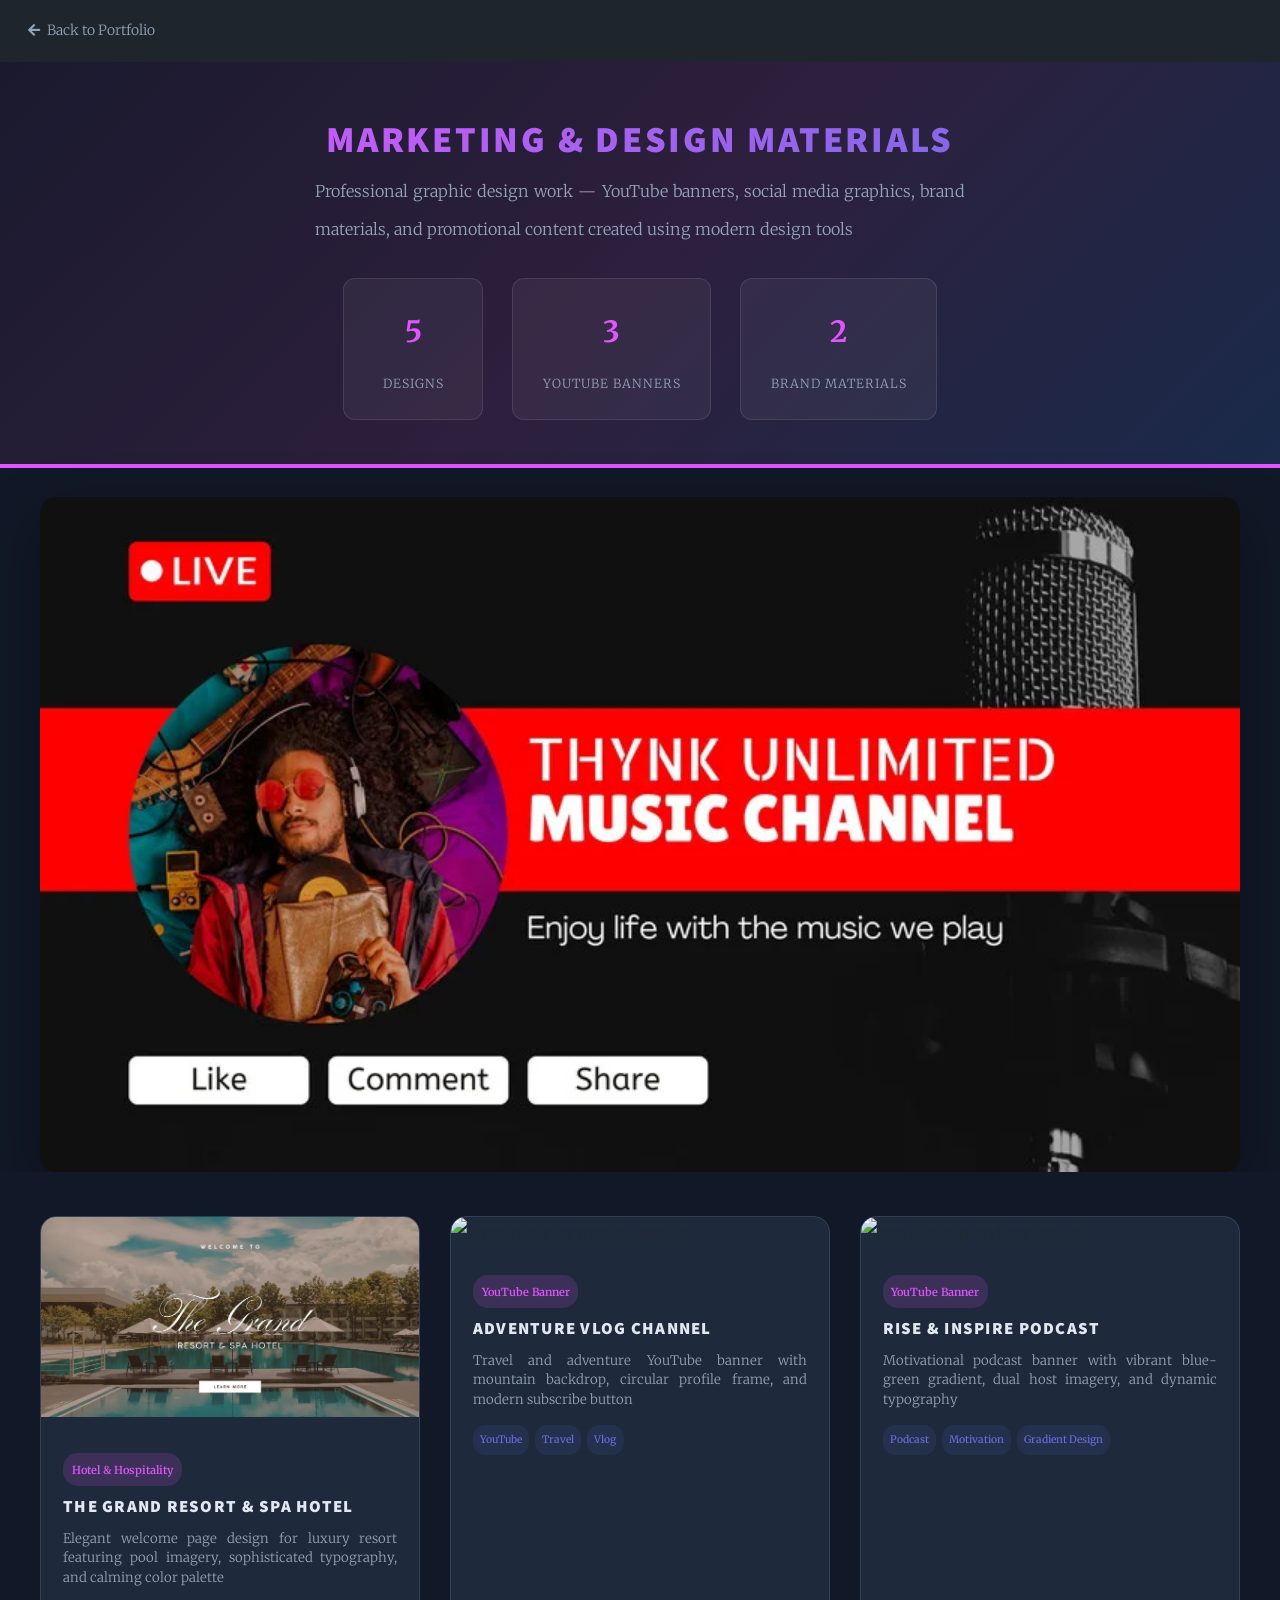
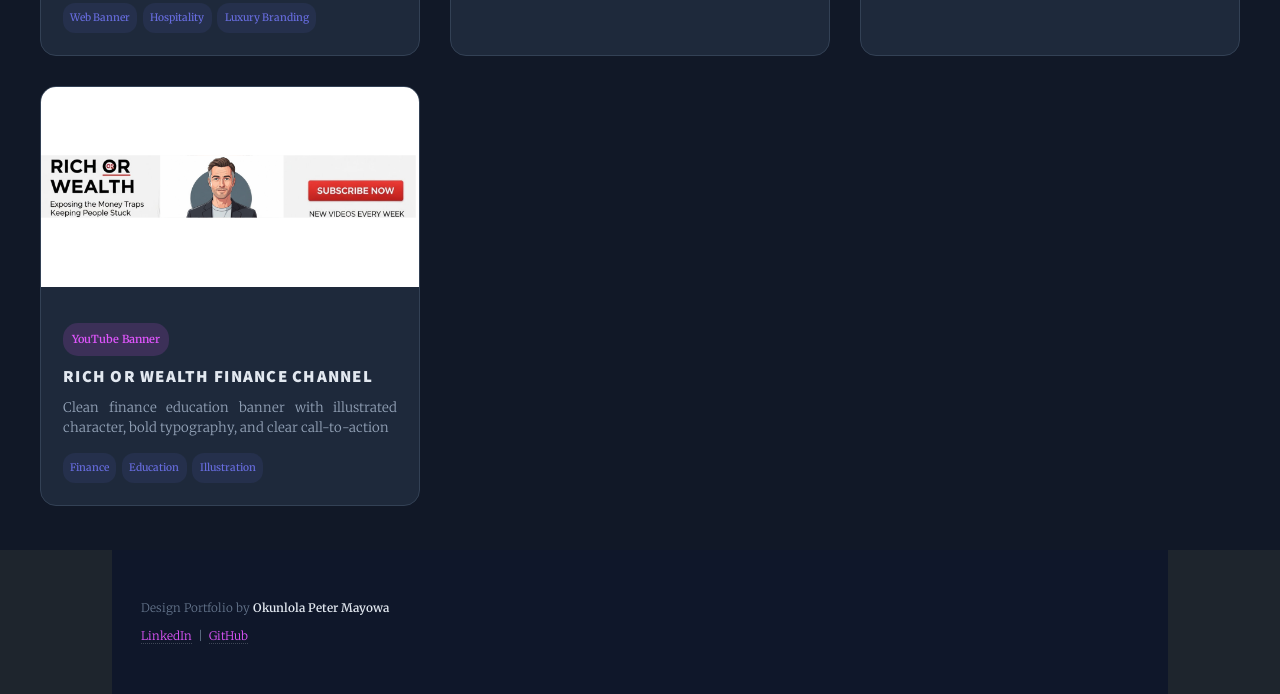
==== marketing.html @ c65b860b "Add Marketing & Design Materials section - New marketing.html page with gallery of designs - YouTube" ====
<!DOCTYPE HTML>
<html>
	<head>
		<title>Marketing Materials - Okunlola Peter Mayowa</title>
		<meta charset="utf-8" />
		<meta name="viewport" content="width=device-width, initial-scale=1, user-scalable=no" />
		<link rel="stylesheet" href="assets/css/main.css" />
		<noscript><link rel="stylesheet" href="assets/css/noscript.css" /></noscript>
		<style>
			/* Marketing Portfolio Styles */
			.marketing-hero {
				background: linear-gradient(135deg, #1a1a2e 0%, #2d1f3d 50%, #1a2a4a 100%);
				padding: 4em 2em 3em;
				text-align: center;
				border-bottom: 4px solid #e056fd;
			}
			.marketing-hero h1 {
				font-size: 2.5em;
				margin-bottom: 0.3em;
				background: linear-gradient(135deg, #e056fd, #686de0);
				-webkit-background-clip: text;
				-webkit-text-fill-color: transparent;
				background-clip: text;
			}
			.marketing-hero p {
				color: #94a3b8;
				font-size: 1.1em;
				max-width: 650px;
				margin: 0 auto;
			}
			.stats-row {
				display: flex;
				justify-content: center;
				gap: 2em;
				margin-top: 2em;
				flex-wrap: wrap;
			}
			.stat-box {
				background: rgba(255,255,255,0.05);
				border: 1px solid rgba(255,255,255,0.1);
				border-radius: 12px;
				padding: 1.2em 2em;
				text-align: center;
				min-width: 140px;
			}
			.stat-box .number {
				font-size: 2em;
				font-weight: 700;
				color: #e056fd;
				display: block;
			}
			.stat-box .label {
				font-size: 0.85em;
				color: #94a3b8;
				text-transform: uppercase;
				letter-spacing: 1px;
			}

			/* Gallery Section */
			.gallery-section {
				background: #111827;
				padding: 3em 2em;
			}
			.gallery-grid {
				max-width: 1200px;
				margin: 0 auto;
				display: grid;
				grid-template-columns: repeat(auto-fit, minmax(350px, 1fr));
				gap: 2em;
			}
			.gallery-card {
				background: #1e293b;
				border-radius: 16px;
				overflow: hidden;
				border: 1px solid #334155;
				transition: transform 0.3s, box-shadow 0.3s;
			}
			.gallery-card:hover {
				transform: translateY(-6px);
				box-shadow: 0 20px 60px rgba(224, 86, 253, 0.15);
			}
			.gallery-card img {
				width: 100%;
				height: 200px;
				object-fit: cover;
				cursor: zoom-in;
				transition: transform 0.3s;
			}
			.gallery-card:hover img {
				transform: scale(1.03);
			}
			.gallery-card .card-content {
				padding: 1.5em;
			}
			.gallery-card h3 {
				color: #e2e8f0;
				font-size: 1.15em;
				margin: 0 0 0.5em;
			}
			.gallery-card .category {
				display: inline-block;
				background: rgba(224, 86, 253, 0.15);
				color: #e056fd;
				padding: 0.3em 0.8em;
				border-radius: 15px;
				font-size: 0.75em;
				font-weight: 600;
				margin-bottom: 0.8em;
			}
			.gallery-card p {
				color: #94a3b8;
				font-size: 0.9em;
				margin: 0;
				line-height: 1.5;
			}

			/* Skills Tags */
			.skills-row {
				display: flex;
				flex-wrap: wrap;
				gap: 0.4em;
				margin-top: 1em;
			}
			.skill-tag {
				background: rgba(104, 109, 224, 0.1);
				color: #686de0;
				padding: 0.3em 0.7em;
				border-radius: 12px;
				font-size: 0.7em;
				font-weight: 500;
			}

			/* Lightbox Modal */
			.lightbox {
				display: none;
				position: fixed;
				top: 0;
				left: 0;
				width: 100%;
				height: 100%;
				background: rgba(0,0,0,0.95);
				z-index: 10000;
				justify-content: center;
				align-items: center;
				padding: 2em;
			}
			.lightbox.active {
				display: flex;
			}
			.lightbox img {
				max-width: 95%;
				max-height: 90vh;
				border-radius: 8px;
				box-shadow: 0 25px 80px rgba(0,0,0,0.5);
			}
			.lightbox-close {
				position: absolute;
				top: 1.5em;
				right: 2em;
				background: rgba(255,255,255,0.1);
				border: none;
				color: #fff;
				font-size: 2em;
				cursor: pointer;
				width: 50px;
				height: 50px;
				border-radius: 50%;
				transition: background 0.3s;
			}
			.lightbox-close:hover {
				background: rgba(255,255,255,0.2);
			}

			/* Back Link */
			.back-link {
				display: inline-flex;
				align-items: center;
				gap: 0.5em;
				color: #94a3b8;
				padding: 1em 2em;
				font-size: 0.95em;
				transition: color 0.3s;
			}
			.back-link:hover {
				color: #e056fd;
			}

			/* Featured Banner */
			.featured-section {
				background: #111827;
				padding: 2em 2em 0;
			}
			.featured-banner {
				max-width: 1200px;
				margin: 0 auto;
				border-radius: 16px;
				overflow: hidden;
				box-shadow: 0 20px 60px rgba(0,0,0,0.3);
			}
			.featured-banner img {
				width: 100%;
				display: block;
				cursor: zoom-in;
			}

			/* Responsive */
			@media (max-width: 768px) {
				.marketing-hero h1 { font-size: 1.8em; }
				.stats-row { gap: 1em; }
				.stat-box { min-width: 120px; padding: 1em; }
				.gallery-grid { grid-template-columns: 1fr; }
				.gallery-card img { height: 180px; }
			}
		</style>
	</head>
	<body class="is-preload">

		<!-- Back Link -->
		<a href="index.html" class="back-link">
			<i class="fas fa-arrow-left"></i> Back to Portfolio
		</a>

		<!-- Hero Section -->
		<div class="marketing-hero">
			<h1>Marketing & Design Materials</h1>
			<p>Professional graphic design work — YouTube banners, social media graphics, brand materials, and promotional content created using modern design tools</p>

			<div class="stats-row">
				<div class="stat-box">
					<span class="number">5</span>
					<span class="label">Designs</span>
				</div>
				<div class="stat-box">
					<span class="number">3</span>
					<span class="label">YouTube Banners</span>
				</div>
				<div class="stat-box">
					<span class="number">2</span>
					<span class="label">Brand Materials</span>
				</div>
			</div>
		</div>

		<!-- Featured Banner -->
		<div class="featured-section">
			<div class="featured-banner">
				<img src="800w-t5oK0FSmod0.webp" alt="Thynk Unlimited Music Channel" onclick="openLightbox(this.src)">
			</div>
		</div>

		<!-- Gallery Section -->
		<div class="gallery-section">
			<div class="gallery-grid">

				<!-- The Grand Resort -->
				<div class="gallery-card">
					<img src="1600w-UoydGRXhdgE.webp" alt="The Grand Resort & Spa Hotel" onclick="openLightbox(this.src)">
					<div class="card-content">
						<span class="category">Hotel & Hospitality</span>
						<h3>The Grand Resort & Spa Hotel</h3>
						<p>Elegant welcome page design for luxury resort featuring pool imagery, sophisticated typography, and calming color palette</p>
						<div class="skills-row">
							<span class="skill-tag">Web Banner</span>
							<span class="skill-tag">Hospitality</span>
							<span class="skill-tag">Luxury Branding</span>
						</div>
					</div>
				</div>

				<!-- Adventure Vlog -->
				<div class="gallery-card">
					<img src="Blue and White Modern Adventure YouTube Banner.png" alt="Adventure Vlog YouTube Banner" onclick="openLightbox(this.src)">
					<div class="card-content">
						<span class="category">YouTube Banner</span>
						<h3>Adventure Vlog Channel</h3>
						<p>Travel and adventure YouTube banner with mountain backdrop, circular profile frame, and modern subscribe button</p>
						<div class="skills-row">
							<span class="skill-tag">YouTube</span>
							<span class="skill-tag">Travel</span>
							<span class="skill-tag">Vlog</span>
						</div>
					</div>
				</div>

				<!-- Rise & Inspire Podcast -->
				<div class="gallery-card">
					<img src="Green and Blue Modern Podcast YouTube Banner Cover.png" alt="Rise & Inspire Podcast Banner" onclick="openLightbox(this.src)">
					<div class="card-content">
						<span class="category">YouTube Banner</span>
						<h3>Rise & Inspire Podcast</h3>
						<p>Motivational podcast banner with vibrant blue-green gradient, dual host imagery, and dynamic typography</p>
						<div class="skills-row">
							<span class="skill-tag">Podcast</span>
							<span class="skill-tag">Motivation</span>
							<span class="skill-tag">Gradient Design</span>
						</div>
					</div>
				</div>

				<!-- Rich or Wealth -->
				<div class="gallery-card">
					<img src="Untitled design.png" alt="Rich or Wealth YouTube Banner" onclick="openLightbox(this.src)">
					<div class="card-content">
						<span class="category">YouTube Banner</span>
						<h3>Rich or Wealth Finance Channel</h3>
						<p>Clean finance education banner with illustrated character, bold typography, and clear call-to-action</p>
						<div class="skills-row">
							<span class="skill-tag">Finance</span>
							<span class="skill-tag">Education</span>
							<span class="skill-tag">Illustration</span>
						</div>
					</div>
				</div>

			</div>
		</div>

		<!-- Lightbox Modal -->
		<div class="lightbox" id="lightbox">
			<button class="lightbox-close" onclick="closeLightbox()">&times;</button>
			<img src="" alt="Full size design" id="lightbox-img">
		</div>

		<!-- Footer -->
		<footer id="footer" style="background: #0f172a; padding: 3em 2em; text-align: center;">
			<p style="color: #64748b; margin: 0;">
				Design Portfolio by <strong style="color: #e2e8f0;">Okunlola Peter Mayowa</strong><br>
				<a href="https://www.linkedin.com/in/okunlola-peter-725454133/" style="color: #e056fd;">LinkedIn</a> &nbsp;|&nbsp;
				<a href="https://github.com/Petertimi" style="color: #e056fd;">GitHub</a>
			</p>
		</footer>

		<!-- Scripts -->
		<script src="assets/js/jquery.min.js"></script>
		<script src="assets/js/browser.min.js"></script>
		<script src="assets/js/breakpoints.min.js"></script>
		<script src="assets/js/util.js"></script>
		<script>
			// Lightbox Functions
			function openLightbox(src) {
				document.getElementById('lightbox-img').src = src;
				document.getElementById('lightbox').classList.add('active');
				document.body.style.overflow = 'hidden';
			}

			function closeLightbox() {
				document.getElementById('lightbox').classList.remove('active');
				document.body.style.overflow = '';
			}

			// Close lightbox on escape key
			document.addEventListener('keydown', function(e) {
				if (e.key === 'Escape') closeLightbox();
			});

			// Close lightbox on background click
			document.getElementById('lightbox').addEventListener('click', function(e) {
				if (e.target === this) closeLightbox();
			});
		</script>

	</body>
</html>
---- assets/css/main.css ----
@import url(fontawesome-all.min.css);
@import url("https://fonts.googleapis.com/css?family=Merriweather:300,700,300italic,700italic|Source+Sans+Pro:900");

/*
	Massively by HTML5 UP
	html5up.net | @ajlkn
	Free for personal and commercial use under the CCA 3.0 license (html5up.net/license)
*/

html, body, div, span, applet, object,
iframe, h1, h2, h3, h4, h5, h6, p, blockquote,
pre, a, abbr, acronym, address, big, cite,
code, del, dfn, em, img, ins, kbd, q, s, samp,
small, strike, strong, sub, sup, tt, var, b,
u, i, center, dl, dt, dd, ol, ul, li, fieldset,
form, label, legend, table, caption, tbody,
tfoot, thead, tr, th, td, article, aside,
canvas, details, embed, figure, figcaption,
footer, header, hgroup, menu, nav, output, ruby,
section, summary, time, mark, audio, video {
	margin: 0;
	padding: 0;
	border: 0;
	font-size: 100%;
	font: inherit;
	vertical-align: baseline;}

article, aside, details, figcaption, figure,
footer, header, hgroup, menu, nav, section {
	display: block;}

body {
	line-height: 1;
}

ol, ul {
	list-style: none;
}

blockquote, q {
	quotes: none;
}

	blockquote:before, blockquote:after, q:before, q:after {
		content: '';
		content: none;
	}

table {
	border-collapse: collapse;
	border-spacing: 0;
}

body {
	-webkit-text-size-adjust: none;
}

mark {
	background-color: transparent;
	color: inherit;
}

input::-moz-focus-inner {
	border: 0;
	padding: 0;
}

input, select, textarea {
	-moz-appearance: none;
	-webkit-appearance: none;
	-ms-appearance: none;
	appearance: none;
}

/* Basic */

	@-ms-viewport {
		width: device-width;
	}

	body {
		-ms-overflow-style: scrollbar;
	}

	@media screen and (max-width: 480px) {

		html, body {
			min-width: 320px;
		}

	}

	html {
		box-sizing: border-box;
	}

	*, *:before, *:after {
		box-sizing: inherit;
	}

	body {
		background-color: #1e252d;
	}

		body.is-preload *, body.is-preload *:before, body.is-preload *:after {
			-moz-animation: none !important;
			-webkit-animation: none !important;
			-ms-animation: none !important;
			animation: none !important;
			-moz-transition: none !important;
			-webkit-transition: none !important;
			-ms-transition: none !important;
			transition: none !important;
		}

/* Type */

	html {
		font-size: 16pt;
	}

		@media screen and (max-width: 1680px) {

			html {
				font-size: 12pt;
			}

		}

		@media screen and (max-width: 1280px) {

			html {
				font-size: 11pt;
			}

		}

		@media screen and (max-width: 360px) {

			html {
				font-size: 10pt;
			}

		}

	body {
		color: #212931;
	}

	body, input, select, textarea {
		font-family: "Merriweather", Georgia, serif;
		font-weight: 300;
		font-size: 1rem;
		line-height: 2.375;
	}

	a {
		-moz-transition: color 0.2s ease-in-out, background-color 0.2s ease-in-out, border-color 0.2s ease-in-out, box-shadow 0.2s ease-in-out;
		-webkit-transition: color 0.2s ease-in-out, background-color 0.2s ease-in-out, border-color 0.2s ease-in-out, box-shadow 0.2s ease-in-out;
		-ms-transition: color 0.2s ease-in-out, background-color 0.2s ease-in-out, border-color 0.2s ease-in-out, box-shadow 0.2s ease-in-out;
		transition: color 0.2s ease-in-out, background-color 0.2s ease-in-out, border-color 0.2s ease-in-out, box-shadow 0.2s ease-in-out;
		border-bottom: dotted 1px;
		text-decoration: none;
	}

		a:hover {
			border-bottom-color: transparent;
		}

	strong, b {
		font-weight: 600;
	}

	em, i {
		font-style: italic;
	}

	p {
		text-align: justify;
		margin: 0 0 2rem 0;
	}

	h1, h2, h3, h4, h5, h6 {
		font-family: "Source Sans Pro", Helvetica, sans-serif;
		font-weight: 900;
		line-height: 1.5;
		letter-spacing: 0.075em;
		text-transform: uppercase;
		margin: 0 0 1rem 0;
	}

		h1 a, h2 a, h3 a, h4 a, h5 a, h6 a {
			border-bottom: 0;
			color: inherit;
			text-decoration: none;
		}

	h1 {
		font-size: 4rem;
		line-height: 1.1;
		margin: 0 0 2rem 0;
	}

	h2 {
		font-size: 1.75rem;
		line-height: 1.3;
		margin: 0 0 1.5rem 0;
	}

	h3 {
		font-size: 1.25rem;
		margin: 0 0 1.5rem 0;
	}

	h4 {
		font-size: 1rem;
	}

	h5 {
		font-size: 0.9rem;
	}

	h6 {
		font-size: 0.8rem;
	}

	sub {
		font-size: 0.8rem;
		position: relative;
		top: 0.5rem;
	}

	sup {
		font-size: 0.8rem;
		position: relative;
		top: -0.5rem;
	}

	blockquote {
		border-left: solid 4px;
		font-style: italic;
		margin: 0 0 2rem 0;
		padding: 0.5rem 0 0.5rem 2rem;
	}

	code {
		border: solid 2px;
		font-family: "Courier New", monospace;
		font-size: 0.9rem;
		margin: 0 0.25rem;
		padding: 0.25rem 0.65rem;
	}

	pre {
		-webkit-overflow-scrolling: touch;
		font-family: "Courier New", monospace;
		font-size: 0.9rem;
		margin: 0 0 2rem 0;
	}

		pre code {
			display: block;
			line-height: 1.75;
			padding: 1rem 1.5rem;
			overflow-x: auto;
		}

	hr {
		border: 0;
		border-bottom: solid 2px;
		margin: 3rem 0;
	}

		hr.major {
			margin: 5rem 0;
		}

	.align-left {
		text-align: left;
	}

	.align-center {
		text-align: center;
	}

	.align-right {
		text-align: right;
	}

	input, select, textarea {
		color: #212931;
	}

	a {
		color: #212931;
		border-bottom-color: rgba(33, 41, 49, 0.5);
	}

		a:hover {
			border-bottom-color: transparent;
			color: #18bfef !important;
		}

	strong, b {
		color: #212931;
	}

	h1, h2, h3, h4, h5, h6 {
		color: #212931;
	}

	blockquote {
		border-left-color: #eeeeee;
	}

	code {
		background: rgba(220, 220, 220, 0.25);
		border-color: #eeeeee;
	}

	hr {
		border-bottom-color: #eeeeee;
	}

/* Row */

	.row {
		display: flex;
		flex-wrap: wrap;
		box-sizing: border-box;
		align-items: stretch;
	}

		.row > * {
			box-sizing: border-box;
		}

		.row.gtr-uniform > * > :last-child {
			margin-bottom: 0;
		}

		.row.aln-left {
			justify-content: flex-start;
		}

		.row.aln-center {
			justify-content: center;
		}

		.row.aln-right {
			justify-content: flex-end;
		}

		.row.aln-top {
			align-items: flex-start;
		}

		.row.aln-middle {
			align-items: center;
		}

		.row.aln-bottom {
			align-items: flex-end;
		}

		.row > .imp {
			order: -1;
		}

		.row > .col-1 {
			width: 8.33333%;
		}

		.row > .off-1 {
			margin-left: 8.33333%;
		}

		.row > .col-2 {
			width: 16.66667%;
		}

		.row > .off-2 {
			margin-left: 16.66667%;
		}

		.row > .col-3 {
			width: 25%;
		}

		.row > .off-3 {
			margin-left: 25%;
		}

		.row > .col-4 {
			width: 33.33333%;
		}

		.row > .off-4 {
			margin-left: 33.33333%;
		}

		.row > .col-5 {
			width: 41.66667%;
		}

		.row > .off-5 {
			margin-left: 41.66667%;
		}

		.row > .col-6 {
			width: 50%;
		}

		.row > .off-6 {
			margin-left: 50%;
		}

		.row > .col-7 {
			width: 58.33333%;
		}

		.row > .off-7 {
			margin-left: 58.33333%;
		}

		.row > .col-8 {
			width: 66.66667%;
		}

		.row > .off-8 {
			margin-left: 66.66667%;
		}

		.row > .col-9 {
			width: 75%;
		}

		.row > .off-9 {
			margin-left: 75%;
		}

		.row > .col-10 {
			width: 83.33333%;
		}

		.row > .off-10 {
			margin-left: 83.33333%;
		}

		.row > .col-11 {
			width: 91.66667%;
		}

		.row > .off-11 {
			margin-left: 91.66667%;
		}

		.row > .col-12 {
			width: 100%;
		}

		.row > .off-12 {
			margin-left: 100%;
		}

		.row.gtr-0 {
			margin-top: 0;
			margin-left: 0rem;
		}

			.row.gtr-0 > * {
				padding: 0 0 0 0rem;
			}

			.row.gtr-0.gtr-uniform {
				margin-top: 0rem;
			}

				.row.gtr-0.gtr-uniform > * {
					padding-top: 0rem;
				}

		.row.gtr-25 {
			margin-top: 0;
			margin-left: -0.375rem;
		}

			.row.gtr-25 > * {
				padding: 0 0 0 0.375rem;
			}

			.row.gtr-25.gtr-uniform {
				margin-top: -0.375rem;
			}

				.row.gtr-25.gtr-uniform > * {
					padding-top: 0.375rem;
				}

		.row.gtr-50 {
			margin-top: 0;
			margin-left: -0.75rem;
		}

			.row.gtr-50 > * {
				padding: 0 0 0 0.75rem;
			}

			.row.gtr-50.gtr-uniform {
				margin-top: -0.75rem;
			}

				.row.gtr-50.gtr-uniform > * {
					padding-top: 0.75rem;
				}

		.row {
			margin-top: 0;
			margin-left: -1.5rem;
		}

			.row > * {
				padding: 0 0 0 1.5rem;
			}

			.row.gtr-uniform {
				margin-top: -1.5rem;
			}

				.row.gtr-uniform > * {
					padding-top: 1.5rem;
				}

		.row.gtr-150 {
			margin-top: 0;
			margin-left: -2.25rem;
		}

			.row.gtr-150 > * {
				padding: 0 0 0 2.25rem;
			}

			.row.gtr-150.gtr-uniform {
				margin-top: -2.25rem;
			}

				.row.gtr-150.gtr-uniform > * {
					padding-top: 2.25rem;
				}

		.row.gtr-200 {
			margin-top: 0;
			margin-left: -3rem;
		}

			.row.gtr-200 > * {
				padding: 0 0 0 3rem;
			}

			.row.gtr-200.gtr-uniform {
				margin-top: -3rem;
			}

				.row.gtr-200.gtr-uniform > * {
					padding-top: 3rem;
				}

		@media screen and (max-width: 1680px) {

			.row {
				display: flex;
				flex-wrap: wrap;
				box-sizing: border-box;
				align-items: stretch;
			}

				.row > * {
					box-sizing: border-box;
				}

				.row.gtr-uniform > * > :last-child {
					margin-bottom: 0;
				}

				.row.aln-left {
					justify-content: flex-start;
				}

				.row.aln-center {
					justify-content: center;
				}

				.row.aln-right {
					justify-content: flex-end;
				}

				.row.aln-top {
					align-items: flex-start;
				}

				.row.aln-middle {
					align-items: center;
				}

				.row.aln-bottom {
					align-items: flex-end;
				}

				.row > .imp-xlarge {
					order: -1;
				}

				.row > .col-1-xlarge {
					width: 8.33333%;
				}

				.row > .off-1-xlarge {
					margin-left: 8.33333%;
				}

				.row > .col-2-xlarge {
					width: 16.66667%;
				}

				.row > .off-2-xlarge {
					margin-left: 16.66667%;
				}

				.row > .col-3-xlarge {
					width: 25%;
				}

				.row > .off-3-xlarge {
					margin-left: 25%;
				}

				.row > .col-4-xlarge {
					width: 33.33333%;
				}

				.row > .off-4-xlarge {
					margin-left: 33.33333%;
				}

				.row > .col-5-xlarge {
					width: 41.66667%;
				}

				.row > .off-5-xlarge {
					margin-left: 41.66667%;
				}

				.row > .col-6-xlarge {
					width: 50%;
				}

				.row > .off-6-xlarge {
					margin-left: 50%;
				}

				.row > .col-7-xlarge {
					width: 58.33333%;
				}

				.row > .off-7-xlarge {
					margin-left: 58.33333%;
				}

				.row > .col-8-xlarge {
					width: 66.66667%;
				}

				.row > .off-8-xlarge {
					margin-left: 66.66667%;
				}

				.row > .col-9-xlarge {
					width: 75%;
				}

				.row > .off-9-xlarge {
					margin-left: 75%;
				}

				.row > .col-10-xlarge {
					width: 83.33333%;
				}

				.row > .off-10-xlarge {
					margin-left: 83.33333%;
				}

				.row > .col-11-xlarge {
					width: 91.66667%;
				}

				.row > .off-11-xlarge {
					margin-left: 91.66667%;
				}

				.row > .col-12-xlarge {
					width: 100%;
				}

				.row > .off-12-xlarge {
					margin-left: 100%;
				}

				.row.gtr-0 {
					margin-top: 0;
					margin-left: 0rem;
				}

					.row.gtr-0 > * {
						padding: 0 0 0 0rem;
					}

					.row.gtr-0.gtr-uniform {
						margin-top: 0rem;
					}

						.row.gtr-0.gtr-uniform > * {
							padding-top: 0rem;
						}

				.row.gtr-25 {
					margin-top: 0;
					margin-left: -0.375rem;
				}

					.row.gtr-25 > * {
						padding: 0 0 0 0.375rem;
					}

					.row.gtr-25.gtr-uniform {
						margin-top: -0.375rem;
					}

						.row.gtr-25.gtr-uniform > * {
							padding-top: 0.375rem;
						}

				.row.gtr-50 {
					margin-top: 0;
					margin-left: -0.75rem;
				}

					.row.gtr-50 > * {
						padding: 0 0 0 0.75rem;
					}

					.row.gtr-50.gtr-uniform {
						margin-top: -0.75rem;
					}

						.row.gtr-50.gtr-uniform > * {
							padding-top: 0.75rem;
						}

				.row {
					margin-top: 0;
					margin-left: -1.5rem;
				}

					.row > * {
						padding: 0 0 0 1.5rem;
					}

					.row.gtr-uniform {
						margin-top: -1.5rem;
					}

						.row.gtr-uniform > * {
							padding-top: 1.5rem;
						}

				.row.gtr-150 {
					margin-top: 0;
					margin-left: -2.25rem;
				}

					.row.gtr-150 > * {
						padding: 0 0 0 2.25rem;
					}

					.row.gtr-150.gtr-uniform {
						margin-top: -2.25rem;
					}

						.row.gtr-150.gtr-uniform > * {
							padding-top: 2.25rem;
						}

				.row.gtr-200 {
					margin-top: 0;
					margin-left: -3rem;
				}

					.row.gtr-200 > * {
						padding: 0 0 0 3rem;
					}

					.row.gtr-200.gtr-uniform {
						margin-top: -3rem;
					}

						.row.gtr-200.gtr-uniform > * {
							padding-top: 3rem;
						}

		}

		@media screen and (max-width: 1280px) {

			.row {
				display: flex;
				flex-wrap: wrap;
				box-sizing: border-box;
				align-items: stretch;
			}

				.row > * {
					box-sizing: border-box;
				}

				.row.gtr-uniform > * > :last-child {
					margin-bottom: 0;
				}

				.row.aln-left {
					justify-content: flex-start;
				}

				.row.aln-center {
					justify-content: center;
				}

				.row.aln-right {
					justify-content: flex-end;
				}

				.row.aln-top {
					align-items: flex-start;
				}

				.row.aln-middle {
					align-items: center;
				}

				.row.aln-bottom {
					align-items: flex-end;
				}

				.row > .imp-large {
					order: -1;
				}

				.row > .col-1-large {
					width: 8.33333%;
				}

				.row > .off-1-large {
					margin-left: 8.33333%;
				}

				.row > .col-2-large {
					width: 16.66667%;
				}

				.row > .off-2-large {
					margin-left: 16.66667%;
				}

				.row > .col-3-large {
					width: 25%;
				}

				.row > .off-3-large {
					margin-left: 25%;
				}

				.row > .col-4-large {
					width: 33.33333%;
				}

				.row > .off-4-large {
					margin-left: 33.33333%;
				}

				.row > .col-5-large {
					width: 41.66667%;
				}

				.row > .off-5-large {
					margin-left: 41.66667%;
				}

				.row > .col-6-large {
					width: 50%;
				}

				.row > .off-6-large {
					margin-left: 50%;
				}

				.row > .col-7-large {
					width: 58.33333%;
				}

				.row > .off-7-large {
					margin-left: 58.33333%;
				}

				.row > .col-8-large {
					width: 66.66667%;
				}

				.row > .off-8-large {
					margin-left: 66.66667%;
				}

				.row > .col-9-large {
					width: 75%;
				}

				.row > .off-9-large {
					margin-left: 75%;
				}

				.row > .col-10-large {
					width: 83.33333%;
				}

				.row > .off-10-large {
					margin-left: 83.33333%;
				}

				.row > .col-11-large {
					width: 91.66667%;
				}

				.row > .off-11-large {
					margin-left: 91.66667%;
				}

				.row > .col-12-large {
					width: 100%;
				}

				.row > .off-12-large {
					margin-left: 100%;
				}

				.row.gtr-0 {
					margin-top: 0;
					margin-left: 0rem;
				}

					.row.gtr-0 > * {
						padding: 0 0 0 0rem;
					}

					.row.gtr-0.gtr-uniform {
						margin-top: 0rem;
					}

						.row.gtr-0.gtr-uniform > * {
							padding-top: 0rem;
						}

				.row.gtr-25 {
					margin-top: 0;
					margin-left: -0.375rem;
				}

					.row.gtr-25 > * {
						padding: 0 0 0 0.375rem;
					}

					.row.gtr-25.gtr-uniform {
						margin-top: -0.375rem;
					}

						.row.gtr-25.gtr-uniform > * {
							padding-top: 0.375rem;
						}

				.row.gtr-50 {
					margin-top: 0;
					margin-left: -0.75rem;
				}

					.row.gtr-50 > * {
						padding: 0 0 0 0.75rem;
					}

					.row.gtr-50.gtr-uniform {
						margin-top: -0.75rem;
					}

						.row.gtr-50.gtr-uniform > * {
							padding-top: 0.75rem;
						}

				.row {
					margin-top: 0;
					margin-left: -1.5rem;
				}

					.row > * {
						padding: 0 0 0 1.5rem;
					}

					.row.gtr-uniform {
						margin-top: -1.5rem;
					}

						.row.gtr-uniform > * {
							padding-top: 1.5rem;
						}

				.row.gtr-150 {
					margin-top: 0;
					margin-left: -2.25rem;
				}

					.row.gtr-150 > * {
						padding: 0 0 0 2.25rem;
					}

					.row.gtr-150.gtr-uniform {
						margin-top: -2.25rem;
					}

						.row.gtr-150.gtr-uniform > * {
							padding-top: 2.25rem;
						}

				.row.gtr-200 {
					margin-top: 0;
					margin-left: -3rem;
				}

					.row.gtr-200 > * {
						padding: 0 0 0 3rem;
					}

					.row.gtr-200.gtr-uniform {
						margin-top: -3rem;
					}

						.row.gtr-200.gtr-uniform > * {
							padding-top: 3rem;
						}

		}

		@media screen and (max-width: 980px) {

			.row {
				display: flex;
				flex-wrap: wrap;
				box-sizing: border-box;
				align-items: stretch;
			}

				.row > * {
					box-sizing: border-box;
				}

				.row.gtr-uniform > * > :last-child {
					margin-bottom: 0;
				}

				.row.aln-left {
					justify-content: flex-start;
				}

				.row.aln-center {
					justify-content: center;
				}

				.row.aln-right {
					justify-content: flex-end;
				}

				.row.aln-top {
					align-items: flex-start;
				}

				.row.aln-middle {
					align-items: center;
				}

				.row.aln-bottom {
					align-items: flex-end;
				}

				.row > .imp-medium {
					order: -1;
				}

				.row > .col-1-medium {
					width: 8.33333%;
				}

				.row > .off-1-medium {
					margin-left: 8.33333%;
				}

				.row > .col-2-medium {
					width: 16.66667%;
				}

				.row > .off-2-medium {
					margin-left: 16.66667%;
				}

				.row > .col-3-medium {
					width: 25%;
				}

				.row > .off-3-medium {
					margin-left: 25%;
				}

				.row > .col-4-medium {
					width: 33.33333%;
				}

				.row > .off-4-medium {
					margin-left: 33.33333%;
				}

				.row > .col-5-medium {
					width: 41.66667%;
				}

				.row > .off-5-medium {
					margin-left: 41.66667%;
				}

				.row > .col-6-medium {
					width: 50%;
				}

				.row > .off-6-medium {
					margin-left: 50%;
				}

				.row > .col-7-medium {
					width: 58.33333%;
				}

				.row > .off-7-medium {
					margin-left: 58.33333%;
				}

				.row > .col-8-medium {
					width: 66.66667%;
				}

				.row > .off-8-medium {
					margin-left: 66.66667%;
				}

				.row > .col-9-medium {
					width: 75%;
				}

				.row > .off-9-medium {
					margin-left: 75%;
				}

				.row > .col-10-medium {
					width: 83.33333%;
				}

				.row > .off-10-medium {
					margin-left: 83.33333%;
				}

				.row > .col-11-medium {
					width: 91.66667%;
				}

				.row > .off-11-medium {
					margin-left: 91.66667%;
				}

				.row > .col-12-medium {
					width: 100%;
				}

				.row > .off-12-medium {
					margin-left: 100%;
				}

				.row.gtr-0 {
					margin-top: 0;
					margin-left: 0rem;
				}

					.row.gtr-0 > * {
						padding: 0 0 0 0rem;
					}

					.row.gtr-0.gtr-uniform {
						margin-top: 0rem;
					}

						.row.gtr-0.gtr-uniform > * {
							padding-top: 0rem;
						}

				.row.gtr-25 {
					margin-top: 0;
					margin-left: -0.375rem;
				}

					.row.gtr-25 > * {
						padding: 0 0 0 0.375rem;
					}

					.row.gtr-25.gtr-uniform {
						margin-top: -0.375rem;
					}

						.row.gtr-25.gtr-uniform > * {
							padding-top: 0.375rem;
						}

				.row.gtr-50 {
					margin-top: 0;
					margin-left: -0.75rem;
				}

					.row.gtr-50 > * {
						padding: 0 0 0 0.75rem;
					}

					.row.gtr-50.gtr-uniform {
						margin-top: -0.75rem;
					}

						.row.gtr-50.gtr-uniform > * {
							padding-top: 0.75rem;
						}

				.row {
					margin-top: 0;
					margin-left: -1.5rem;
				}

					.row > * {
						padding: 0 0 0 1.5rem;
					}

					.row.gtr-uniform {
						margin-top: -1.5rem;
					}

						.row.gtr-uniform > * {
							padding-top: 1.5rem;
						}

				.row.gtr-150 {
					margin-top: 0;
					margin-left: -2.25rem;
				}

					.row.gtr-150 > * {
						padding: 0 0 0 2.25rem;
					}

					.row.gtr-150.gtr-uniform {
						margin-top: -2.25rem;
					}

						.row.gtr-150.gtr-uniform > * {
							padding-top: 2.25rem;
						}

				.row.gtr-200 {
					margin-top: 0;
					margin-left: -3rem;
				}

					.row.gtr-200 > * {
						padding: 0 0 0 3rem;
					}

					.row.gtr-200.gtr-uniform {
						margin-top: -3rem;
					}

						.row.gtr-200.gtr-uniform > * {
							padding-top: 3rem;
						}

		}

		@media screen and (max-width: 736px) {

			.row {
				display: flex;
				flex-wrap: wrap;
				box-sizing: border-box;
				align-items: stretch;
			}

				.row > * {
					box-sizing: border-box;
				}

				.row.gtr-uniform > * > :last-child {
					margin-bottom: 0;
				}

				.row.aln-left {
					justify-content: flex-start;
				}

				.row.aln-center {
					justify-content: center;
				}

				.row.aln-right {
					justify-content: flex-end;
				}

				.row.aln-top {
					align-items: flex-start;
				}

				.row.aln-middle {
					align-items: center;
				}

				.row.aln-bottom {
					align-items: flex-end;
				}

				.row > .imp-small {
					order: -1;
				}

				.row > .col-1-small {
					width: 8.33333%;
				}

				.row > .off-1-small {
					margin-left: 8.33333%;
				}

				.row > .col-2-small {
					width: 16.66667%;
				}

				.row > .off-2-small {
					margin-left: 16.66667%;
				}

				.row > .col-3-small {
					width: 25%;
				}

				.row > .off-3-small {
					margin-left: 25%;
				}

				.row > .col-4-small {
					width: 33.33333%;
				}

				.row > .off-4-small {
					margin-left: 33.33333%;
				}

				.row > .col-5-small {
					width: 41.66667%;
				}

				.row > .off-5-small {
					margin-left: 41.66667%;
				}

				.row > .col-6-small {
					width: 50%;
				}

				.row > .off-6-small {
					margin-left: 50%;
				}

				.row > .col-7-small {
					width: 58.33333%;
				}

				.row > .off-7-small {
					margin-left: 58.33333%;
				}

				.row > .col-8-small {
					width: 66.66667%;
				}

				.row > .off-8-small {
					margin-left: 66.66667%;
				}

				.row > .col-9-small {
					width: 75%;
				}

				.row > .off-9-small {
					margin-left: 75%;
				}

				.row > .col-10-small {
					width: 83.33333%;
				}

				.row > .off-10-small {
					margin-left: 83.33333%;
				}

				.row > .col-11-small {
					width: 91.66667%;
				}

				.row > .off-11-small {
					margin-left: 91.66667%;
				}

				.row > .col-12-small {
					width: 100%;
				}

				.row > .off-12-small {
					margin-left: 100%;
				}

				.row.gtr-0 {
					margin-top: 0;
					margin-left: 0rem;
				}

					.row.gtr-0 > * {
						padding: 0 0 0 0rem;
					}

					.row.gtr-0.gtr-uniform {
						margin-top: 0rem;
					}

						.row.gtr-0.gtr-uniform > * {
							padding-top: 0rem;
						}

				.row.gtr-25 {
					margin-top: 0;
					margin-left: -0.375rem;
				}

					.row.gtr-25 > * {
						padding: 0 0 0 0.375rem;
					}

					.row.gtr-25.gtr-uniform {
						margin-top: -0.375rem;
					}

						.row.gtr-25.gtr-uniform > * {
							padding-top: 0.375rem;
						}

				.row.gtr-50 {
					margin-top: 0;
					margin-left: -0.75rem;
				}

					.row.gtr-50 > * {
						padding: 0 0 0 0.75rem;
					}

					.row.gtr-50.gtr-uniform {
						margin-top: -0.75rem;
					}

						.row.gtr-50.gtr-uniform > * {
							padding-top: 0.75rem;
						}

				.row {
					margin-top: 0;
					margin-left: -1.5rem;
				}

					.row > * {
						padding: 0 0 0 1.5rem;
					}

					.row.gtr-uniform {
						margin-top: -1.5rem;
					}

						.row.gtr-uniform > * {
							padding-top: 1.5rem;
						}

				.row.gtr-150 {
					margin-top: 0;
					margin-left: -2.25rem;
				}

					.row.gtr-150 > * {
						padding: 0 0 0 2.25rem;
					}

					.row.gtr-150.gtr-uniform {
						margin-top: -2.25rem;
					}

						.row.gtr-150.gtr-uniform > * {
							padding-top: 2.25rem;
						}

				.row.gtr-200 {
					margin-top: 0;
					margin-left: -3rem;
				}

					.row.gtr-200 > * {
						padding: 0 0 0 3rem;
					}

					.row.gtr-200.gtr-uniform {
						margin-top: -3rem;
					}

						.row.gtr-200.gtr-uniform > * {
							padding-top: 3rem;
						}

		}

		@media screen and (max-width: 480px) {

			.row {
				display: flex;
				flex-wrap: wrap;
				box-sizing: border-box;
				align-items: stretch;
			}

				.row > * {
					box-sizing: border-box;
				}

				.row.gtr-uniform > * > :last-child {
					margin-bottom: 0;
				}

				.row.aln-left {
					justify-content: flex-start;
				}

				.row.aln-center {
					justify-content: center;
				}

				.row.aln-right {
					justify-content: flex-end;
				}

				.row.aln-top {
					align-items: flex-start;
				}

				.row.aln-middle {
					align-items: center;
				}

				.row.aln-bottom {
					align-items: flex-end;
				}

				.row > .imp-xsmall {
					order: -1;
				}

				.row > .col-1-xsmall {
					width: 8.33333%;
				}

				.row > .off-1-xsmall {
					margin-left: 8.33333%;
				}

				.row > .col-2-xsmall {
					width: 16.66667%;
				}

				.row > .off-2-xsmall {
					margin-left: 16.66667%;
				}

				.row > .col-3-xsmall {
					width: 25%;
				}

				.row > .off-3-xsmall {
					margin-left: 25%;
				}

				.row > .col-4-xsmall {
					width: 33.33333%;
				}

				.row > .off-4-xsmall {
					margin-left: 33.33333%;
				}

				.row > .col-5-xsmall {
					width: 41.66667%;
				}

				.row > .off-5-xsmall {
					margin-left: 41.66667%;
				}

				.row > .col-6-xsmall {
					width: 50%;
				}

				.row > .off-6-xsmall {
					margin-left: 50%;
				}

				.row > .col-7-xsmall {
					width: 58.33333%;
				}

				.row > .off-7-xsmall {
					margin-left: 58.33333%;
				}

				.row > .col-8-xsmall {
					width: 66.66667%;
				}

				.row > .off-8-xsmall {
					margin-left: 66.66667%;
				}

				.row > .col-9-xsmall {
					width: 75%;
				}

				.row > .off-9-xsmall {
					margin-left: 75%;
				}

				.row > .col-10-xsmall {
					width: 83.33333%;
				}

				.row > .off-10-xsmall {
					margin-left: 83.33333%;
				}

				.row > .col-11-xsmall {
					width: 91.66667%;
				}

				.row > .off-11-xsmall {
					margin-left: 91.66667%;
				}

				.row > .col-12-xsmall {
					width: 100%;
				}

				.row > .off-12-xsmall {
					margin-left: 100%;
				}

				.row.gtr-0 {
					margin-top: 0;
					margin-left: 0rem;
				}

					.row.gtr-0 > * {
						padding: 0 0 0 0rem;
					}

					.row.gtr-0.gtr-uniform {
						margin-top: 0rem;
					}

						.row.gtr-0.gtr-uniform > * {
							padding-top: 0rem;
						}

				.row.gtr-25 {
					margin-top: 0;
					margin-left: -0.375rem;
				}

					.row.gtr-25 > * {
						padding: 0 0 0 0.375rem;
					}

					.row.gtr-25.gtr-uniform {
						margin-top: -0.375rem;
					}

						.row.gtr-25.gtr-uniform > * {
							padding-top: 0.375rem;
						}

				.row.gtr-50 {
					margin-top: 0;
					margin-left: -0.75rem;
				}

					.row.gtr-50 > * {
						padding: 0 0 0 0.75rem;
					}

					.row.gtr-50.gtr-uniform {
						margin-top: -0.75rem;
					}

						.row.gtr-50.gtr-uniform > * {
							padding-top: 0.75rem;
						}

				.row {
					margin-top: 0;
					margin-left: -1.5rem;
				}

					.row > * {
						padding: 0 0 0 1.5rem;
					}

					.row.gtr-uniform {
						margin-top: -1.5rem;
					}

						.row.gtr-uniform > * {
							padding-top: 1.5rem;
						}

				.row.gtr-150 {
					margin-top: 0;
					margin-left: -2.25rem;
				}

					.row.gtr-150 > * {
						padding: 0 0 0 2.25rem;
					}

					.row.gtr-150.gtr-uniform {
						margin-top: -2.25rem;
					}

						.row.gtr-150.gtr-uniform > * {
							padding-top: 2.25rem;
						}

				.row.gtr-200 {
					margin-top: 0;
					margin-left: -3rem;
				}

					.row.gtr-200 > * {
						padding: 0 0 0 3rem;
					}

					.row.gtr-200.gtr-uniform {
						margin-top: -3rem;
					}

						.row.gtr-200.gtr-uniform > * {
							padding-top: 3rem;
						}

		}

		@media screen and (max-width: 360px) {

			.row {
				display: flex;
				flex-wrap: wrap;
				box-sizing: border-box;
				align-items: stretch;
			}

				.row > * {
					box-sizing: border-box;
				}

				.row.gtr-uniform > * > :last-child {
					margin-bottom: 0;
				}

				.row.aln-left {
					justify-content: flex-start;
				}

				.row.aln-center {
					justify-content: center;
				}

				.row.aln-right {
					justify-content: flex-end;
				}

				.row.aln-top {
					align-items: flex-start;
				}

				.row.aln-middle {
					align-items: center;
				}

				.row.aln-bottom {
					align-items: flex-end;
				}

				.row > .imp-xxsmall {
					order: -1;
				}

				.row > .col-1-xxsmall {
					width: 8.33333%;
				}

				.row > .off-1-xxsmall {
					margin-left: 8.33333%;
				}

				.row > .col-2-xxsmall {
					width: 16.66667%;
				}

				.row > .off-2-xxsmall {
					margin-left: 16.66667%;
				}

				.row > .col-3-xxsmall {
					width: 25%;
				}

				.row > .off-3-xxsmall {
					margin-left: 25%;
				}

				.row > .col-4-xxsmall {
					width: 33.33333%;
				}

				.row > .off-4-xxsmall {
					margin-left: 33.33333%;
				}

				.row > .col-5-xxsmall {
					width: 41.66667%;
				}

				.row > .off-5-xxsmall {
					margin-left: 41.66667%;
				}

				.row > .col-6-xxsmall {
					width: 50%;
				}

				.row > .off-6-xxsmall {
					margin-left: 50%;
				}

				.row > .col-7-xxsmall {
					width: 58.33333%;
				}

				.row > .off-7-xxsmall {
					margin-left: 58.33333%;
				}

				.row > .col-8-xxsmall {
					width: 66.66667%;
				}

				.row > .off-8-xxsmall {
					margin-left: 66.66667%;
				}

				.row > .col-9-xxsmall {
					width: 75%;
				}

				.row > .off-9-xxsmall {
					margin-left: 75%;
				}

				.row > .col-10-xxsmall {
					width: 83.33333%;
				}

				.row > .off-10-xxsmall {
					margin-left: 83.33333%;
				}

				.row > .col-11-xxsmall {
					width: 91.66667%;
				}

				.row > .off-11-xxsmall {
					margin-left: 91.66667%;
				}

				.row > .col-12-xxsmall {
					width: 100%;
				}

				.row > .off-12-xxsmall {
					margin-left: 100%;
				}

				.row.gtr-0 {
					margin-top: 0;
					margin-left: 0rem;
				}

					.row.gtr-0 > * {
						padding: 0 0 0 0rem;
					}

					.row.gtr-0.gtr-uniform {
						margin-top: 0rem;
					}

						.row.gtr-0.gtr-uniform > * {
							padding-top: 0rem;
						}

				.row.gtr-25 {
					margin-top: 0;
					margin-left: -0.375rem;
				}

					.row.gtr-25 > * {
						padding: 0 0 0 0.375rem;
					}

					.row.gtr-25.gtr-uniform {
						margin-top: -0.375rem;
					}

						.row.gtr-25.gtr-uniform > * {
							padding-top: 0.375rem;
						}

				.row.gtr-50 {
					margin-top: 0;
					margin-left: -0.75rem;
				}

					.row.gtr-50 > * {
						padding: 0 0 0 0.75rem;
					}

					.row.gtr-50.gtr-uniform {
						margin-top: -0.75rem;
					}

						.row.gtr-50.gtr-uniform > * {
							padding-top: 0.75rem;
						}

				.row {
					margin-top: 0;
					margin-left: -1.5rem;
				}

					.row > * {
						padding: 0 0 0 1.5rem;
					}

					.row.gtr-uniform {
						margin-top: -1.5rem;
					}

						.row.gtr-uniform > * {
							padding-top: 1.5rem;
						}

				.row.gtr-150 {
					margin-top: 0;
					margin-left: -2.25rem;
				}

					.row.gtr-150 > * {
						padding: 0 0 0 2.25rem;
					}

					.row.gtr-150.gtr-uniform {
						margin-top: -2.25rem;
					}

						.row.gtr-150.gtr-uniform > * {
							padding-top: 2.25rem;
						}

				.row.gtr-200 {
					margin-top: 0;
					margin-left: -3rem;
				}

					.row.gtr-200 > * {
						padding: 0 0 0 3rem;
					}

					.row.gtr-200.gtr-uniform {
						margin-top: -3rem;
					}

						.row.gtr-200.gtr-uniform > * {
							padding-top: 3rem;
						}

		}

/* Box */

	.box {
		border: solid 2px;
		margin-bottom: 2rem;
		padding: 1.5rem;
	}

		.box > :last-child,
		.box > :last-child > :last-child,
		.box > :last-child > :last-child > :last-child {
			margin-bottom: 0;
		}

		.box.alt {
			border: 0;
			border-radius: 0;
			padding: 0;
		}

	.box {
		border-color: #eeeeee;
	}

/* Button */

	input[type="submit"],
	input[type="reset"],
	input[type="button"],
	button,
	.button {
		-moz-appearance: none;
		-webkit-appearance: none;
		-ms-appearance: none;
		appearance: none;
		-moz-transition: background-color 0.2s ease-in-out, box-shadow 0.2s ease-in-out, color 0.2s ease-in-out;
		-webkit-transition: background-color 0.2s ease-in-out, box-shadow 0.2s ease-in-out, color 0.2s ease-in-out;
		-ms-transition: background-color 0.2s ease-in-out, box-shadow 0.2s ease-in-out, color 0.2s ease-in-out;
		transition: background-color 0.2s ease-in-out, box-shadow 0.2s ease-in-out, color 0.2s ease-in-out;
		border: 0;
		border-radius: 0;
		cursor: pointer;
		display: inline-block;
		font-family: "Source Sans Pro", Helvetica, sans-serif;
		font-size: 0.8rem;
		font-weight: 900;
		letter-spacing: 0.075em;
		height: 3rem;
		line-height: 3rem;
		padding: 0 2rem;
		text-align: center;
		text-decoration: none;
		text-transform: uppercase;
		white-space: nowrap;
	}

		input[type="submit"].icon:before,
		input[type="reset"].icon:before,
		input[type="button"].icon:before,
		button.icon:before,
		.button.icon:before {
			margin-right: 0.5rem;
		}

		input[type="submit"].icon.solo,
		input[type="reset"].icon.solo,
		input[type="button"].icon.solo,
		button.icon.solo,
		.button.icon.solo {
			position: relative;
			width: 4rem;
			height: 4rem;
			line-height: 4rem;
			border-radius: 4rem;
			text-indent: 4rem;
			overflow: hidden;
			padding: 0;
			white-space: nowrap;
		}

			input[type="submit"].icon.solo:before,
			input[type="reset"].icon.solo:before,
			input[type="button"].icon.solo:before,
			button.icon.solo:before,
			.button.icon.solo:before {
				position: absolute;
				display: block;
				top: 0;
				left: 0;
				width: inherit;
				height: inherit;
				line-height: inherit;
				font-size: 1.25rem;
				margin-right: 0;
				text-align: center;
				text-indent: 0;
			}

		input[type="submit"].fit,
		input[type="reset"].fit,
		input[type="button"].fit,
		button.fit,
		.button.fit {
			width: 100%;
		}

		input[type="submit"].small,
		input[type="reset"].small,
		input[type="button"].small,
		button.small,
		.button.small {
			font-size: 0.7rem;
			height: 2.5rem;
			line-height: 2.5rem;
			padding: 0 1.5rem;
		}

		input[type="submit"].large,
		input[type="reset"].large,
		input[type="button"].large,
		button.large,
		.button.large {
			font-size: 0.9rem;
			height: 3.5rem;
			line-height: 3.5rem;
			padding: 0 2.75rem;
		}

		@media screen and (max-width: 980px) {

			input[type="submit"],
			input[type="reset"],
			input[type="button"],
			button,
			.button {
				font-size: 0.9rem;
				height: 3.25rem;
				line-height: 3.25rem;
			}

				input[type="submit"].large,
				input[type="reset"].large,
				input[type="button"].large,
				button.large,
				.button.large {
					font-size: 1rem;
					height: 3.75rem;
					line-height: 3.75rem;
				}

		}

		input[type="submit"].disabled, input[type="submit"]:disabled,
		input[type="reset"].disabled,
		input[type="reset"]:disabled,
		input[type="button"].disabled,
		input[type="button"]:disabled,
		button.disabled,
		button:disabled,
		.button.disabled,
		.button:disabled {
			pointer-events: none;
			opacity: 0.25;
		}

	input[type="submit"],
	input[type="reset"],
	input[type="button"],
	button,
	.button {
		background-color: transparent;
		box-shadow: inset 0 0 0 2px #212931;
		color: #212931 !important;
	}

		input[type="submit"]:hover,
		input[type="reset"]:hover,
		input[type="button"]:hover,
		button:hover,
		.button:hover {
			box-shadow: inset 0 0 0 2px #18bfef;
			color: #18bfef !important;
		}

		input[type="submit"].primary,
		input[type="reset"].primary,
		input[type="button"].primary,
		button.primary,
		.button.primary {
			background-color: #212931;
			box-shadow: none;
			color: #ffffff !important;
		}

			input[type="submit"].primary:hover,
			input[type="reset"].primary:hover,
			input[type="button"].primary:hover,
			button.primary:hover,
			.button.primary:hover {
				background-color: #18bfef;
			}

/* Form */

	form {
		margin: 0 0 2rem 0;
	}

		form > :last-child {
			margin-bottom: 0;
		}

		form > .fields {
			display: -moz-flex;
			display: -webkit-flex;
			display: -ms-flex;
			display: flex;
			-moz-flex-wrap: wrap;
			-webkit-flex-wrap: wrap;
			-ms-flex-wrap: wrap;
			flex-wrap: wrap;
			width: calc(100% + 3rem);
			margin: -1.5rem 0 2rem -1.5rem;
		}

			form > .fields > .field {
				-moz-flex-grow: 0;
				-webkit-flex-grow: 0;
				-ms-flex-grow: 0;
				flex-grow: 0;
				-moz-flex-shrink: 0;
				-webkit-flex-shrink: 0;
				-ms-flex-shrink: 0;
				flex-shrink: 0;
				padding: 1.5rem 0 0 1.5rem;
				width: calc(100% - 1.5rem);
			}

				form > .fields > .field.half {
					width: calc(50% - 0.75rem);
				}

				form > .fields > .field.third {
					width: calc(100%/3 - 0.5rem);
				}

				form > .fields > .field.quarter {
					width: calc(25% - 0.375rem);
				}

		@media screen and (max-width: 480px) {

			form > .fields {
				width: calc(100% + 3rem);
				margin: -1.5rem 0 2rem -1.5rem;
			}

				form > .fields > .field {
					padding: 1.5rem 0 0 1.5rem;
					width: calc(100% - 1.5rem);
				}

					form > .fields > .field.half {
						width: calc(100% - 1.5rem);
					}

					form > .fields > .field.third {
						width: calc(100% - 1.5rem);
					}

					form > .fields > .field.quarter {
						width: calc(100% - 1.5rem);
					}

		}

	label {
		display: block;
		font-family: "Source Sans Pro", Helvetica, sans-serif;
		font-weight: 900;
		line-height: 1.5;
		letter-spacing: 0.075em;
		font-size: 0.8rem;
		text-transform: uppercase;
		margin: 0 0 0.75rem 0;
	}

		@media screen and (max-width: 980px) {

			label {
				font-size: 0.9rem;
			}

		}

	input[type="text"],
	input[type="password"],
	input[type="email"],
	select,
	textarea {
		-moz-appearance: none;
		-webkit-appearance: none;
		-ms-appearance: none;
		appearance: none;
		background: transparent;
		border-radius: 0;
		border: solid 2px;
		color: inherit;
		display: block;
		outline: 0;
		padding: 0 1rem;
		text-decoration: none;
		width: 100%;
	}

		input[type="text"]:invalid,
		input[type="password"]:invalid,
		input[type="email"]:invalid,
		select:invalid,
		textarea:invalid {
			box-shadow: none;
		}

	select {
		background-size: 1.25rem;
		background-repeat: no-repeat;
		background-position: calc(100% - 1rem) center;
		height: 3rem;
		padding-right: 3rem;
		text-overflow: ellipsis;
	}

		select:focus::-ms-value {
			background-color: transparent;
		}

		select::-ms-expand {
			display: none;
		}

	input[type="text"],
	input[type="password"],
	input[type="email"],
	select {
		height: 3rem;
	}

	textarea {
		padding: 0.75rem 1rem;
	}

	input[type="checkbox"],
	input[type="radio"] {
		-moz-appearance: none;
		-webkit-appearance: none;
		-ms-appearance: none;
		appearance: none;
		display: block;
		float: left;
		margin-right: -2rem;
		opacity: 0;
		width: 1rem;
		z-index: -1;
	}

		input[type="checkbox"] + label,
		input[type="radio"] + label {
			text-decoration: none;
			cursor: pointer;
			display: inline-block;
			font-size: 1rem;
			letter-spacing: 0;
			font-family: "Merriweather", Georgia, serif;
			text-transform: none;
			font-weight: 300;
			padding-left: 2.8rem;
			padding-right: 1rem;
			position: relative;
		}

			input[type="checkbox"] + label:before,
			input[type="radio"] + label:before {
				-moz-osx-font-smoothing: grayscale;
				-webkit-font-smoothing: antialiased;
				display: inline-block;
				font-style: normal;
				font-variant: normal;
				text-rendering: auto;
				line-height: 1;
				text-transform: none !important;
				font-family: 'Font Awesome 5 Free';
				font-weight: 900;
			}

			input[type="checkbox"] + label:before,
			input[type="radio"] + label:before {
				border-radius: 0;
				border: solid 2px;
				content: '';
				display: inline-block;
				font-size: 0.8rem;
				height: 1.8rem;
				left: 0;
				line-height: 1.65rem;
				position: absolute;
				text-align: center;
				top: -0.125rem;
				width: 1.8rem;
			}

		input[type="checkbox"]:checked + label:before,
		input[type="radio"]:checked + label:before {
			content: '\f00c';
		}

	input[type="checkbox"] + label:before {
		border-radius: 0;
	}

	input[type="radio"] + label:before {
		border-radius: 100%;
	}

	::-webkit-input-placeholder {
		opacity: 1.0;
	}

	:-moz-placeholder {
		opacity: 1.0;
	}

	::-moz-placeholder {
		opacity: 1.0;
	}

	:-ms-input-placeholder {
		opacity: 1.0;
	}

	label {
		color: #212931;
	}

	input[type="text"],
	input[type="password"],
	input[type="email"],
	select,
	textarea {
		border-color: #eeeeee;
	}

		input[type="text"]:focus,
		input[type="password"]:focus,
		input[type="email"]:focus,
		select:focus,
		textarea:focus {
			border-color: #18bfef;
		}

	select {
		background-image: url("data:image/svg+xml;charset=utf8,%3Csvg xmlns='http://www.w3.org/2000/svg' width='40' height='40' preserveAspectRatio='none' viewBox='0 0 40 40'%3E%3Cpath d='M9.4,12.3l10.4,10.4l10.4-10.4c0.2-0.2,0.5-0.4,0.9-0.4c0.3,0,0.6,0.1,0.9,0.4l3.3,3.3c0.2,0.2,0.4,0.5,0.4,0.9 c0,0.4-0.1,0.6-0.4,0.9L20.7,31.9c-0.2,0.2-0.5,0.4-0.9,0.4c-0.3,0-0.6-0.1-0.9-0.4L4.3,17.3c-0.2-0.2-0.4-0.5-0.4-0.9 c0-0.4,0.1-0.6,0.4-0.9l3.3-3.3c0.2-0.2,0.5-0.4,0.9-0.4S9.1,12.1,9.4,12.3z' fill='%23eeeeee' /%3E%3C/svg%3E");
	}

		select option {
			background-color: #ffffff;
			color: #212931;
		}

	.select-wrapper:before {
		color: #eeeeee;
	}

	input[type="checkbox"] + label,
	input[type="radio"] + label {
		color: #212931;
	}

		input[type="checkbox"] + label:before,
		input[type="radio"] + label:before {
			border-color: #eeeeee;
		}

	input[type="checkbox"]:checked + label:before,
	input[type="radio"]:checked + label:before {
		background-color: #212931;
		border-color: #212931;
		color: #ffffff;
	}

	input[type="checkbox"]:focus + label:before,
	input[type="radio"]:focus + label:before {
		border-color: #18bfef;
	}

	::-webkit-input-placeholder {
		color: #909498 !important;
	}

	:-moz-placeholder {
		color: #909498 !important;
	}

	::-moz-placeholder {
		color: #909498 !important;
	}

	:-ms-input-placeholder {
		color: #909498 !important;
	}

	.formerize-placeholder {
		color: #909498 !important;
	}

/* Icon */

	.icon {
		text-decoration: none;
		border-bottom: none;
		position: relative;
	}

		.icon:before {
			-moz-osx-font-smoothing: grayscale;
			-webkit-font-smoothing: antialiased;
			display: inline-block;
			font-style: normal;
			font-variant: normal;
			text-rendering: auto;
			line-height: 1;
			text-transform: none !important;
			font-family: 'Font Awesome 5 Free';
			font-weight: 400;
		}

		.icon > .label {
			display: none;
		}

		.icon:before {
			line-height: inherit;
		}

		.icon.solid:before {
			font-weight: 900;
		}

		.icon.brands:before {
			font-family: 'Font Awesome 5 Brands';
		}

/* Image */

	.image {
		border: 0;
		display: inline-block;
		position: relative;
	}

		.image img {
			display: block;
		}

		.image.left, .image.right {
			max-width: 40%;
		}

			.image.left img, .image.right img {
				width: 100%;
			}

		.image.left {
			float: left;
			margin: 0 2rem 2rem 0;
			top: 0.75rem;
		}

		.image.right {
			float: right;
			margin: 0 0 2rem 2rem;
			top: 0.75rem;
		}

		.image.fit {
			display: block;
			margin: 2.5rem 0;
			width: 100%;
		}

			.image.fit:first-child {
				margin-top: 0;
			}

			.image.fit img {
				width: 100%;
			}

		.image.main {
			display: block;
			margin: 4rem 0;
			width: 100%;
		}

			.image.main:first-child {
				margin-top: 0;
			}

			.image.main img {
				width: 100%;
			}

		@media screen and (max-width: 736px) {

			.image.fit {
				margin: 2rem 0;
			}

			.image.main {
				margin: 2rem 0;
			}

		}

	a.image {
		overflow: hidden;
	}

		a.image img {
			-moz-transition: -moz-transform 0.2s ease-out;
			-webkit-transition: -webkit-transform 0.2s ease-out;
			-ms-transition: -ms-transform 0.2s ease-out;
			transition: transform 0.2s ease-out;
		}

		a.image:hover img {
			-moz-transform: scale(1.05);
			-webkit-transform: scale(1.05);
			-ms-transform: scale(1.05);
			transform: scale(1.05);
		}

/* Actions */

	ul.actions {
		display: -moz-flex;
		display: -webkit-flex;
		display: -ms-flex;
		display: flex;
		cursor: default;
		list-style: none;
		margin-left: -1rem;
		padding-left: 0;
	}

		ul.actions li {
			padding: 0 0 0 1rem;
			vertical-align: middle;
		}

		ul.actions.special {
			-moz-justify-content: center;
			-webkit-justify-content: center;
			-ms-justify-content: center;
			justify-content: center;
			width: 100%;
			margin-left: 0;
		}

			ul.actions.special li:first-child {
				padding-left: 0;
			}

		ul.actions.stacked {
			-moz-flex-direction: column;
			-webkit-flex-direction: column;
			-ms-flex-direction: column;
			flex-direction: column;
			margin-left: 0;
		}

			ul.actions.stacked li {
				padding: 1.3rem 0 0 0;
			}

				ul.actions.stacked li:first-child {
					padding-top: 0;
				}

		ul.actions.fit {
			width: calc(100% + 1rem);
		}

			ul.actions.fit li {
				-moz-flex-grow: 1;
				-webkit-flex-grow: 1;
				-ms-flex-grow: 1;
				flex-grow: 1;
				-moz-flex-shrink: 1;
				-webkit-flex-shrink: 1;
				-ms-flex-shrink: 1;
				flex-shrink: 1;
				width: 100%;
			}

				ul.actions.fit li > * {
					width: 100%;
				}

			ul.actions.fit.stacked {
				width: 100%;
			}

		@media screen and (max-width: 480px) {

			ul.actions:not(.fixed) {
				-moz-flex-direction: column;
				-webkit-flex-direction: column;
				-ms-flex-direction: column;
				flex-direction: column;
				margin-left: 0;
				width: 100% !important;
			}

				ul.actions:not(.fixed) li {
					-moz-flex-grow: 1;
					-webkit-flex-grow: 1;
					-ms-flex-grow: 1;
					flex-grow: 1;
					-moz-flex-shrink: 1;
					-webkit-flex-shrink: 1;
					-ms-flex-shrink: 1;
					flex-shrink: 1;
					padding: 1rem 0 0 0;
					text-align: center;
					width: 100%;
				}

					ul.actions:not(.fixed) li > * {
						width: 100%;
					}

					ul.actions:not(.fixed) li:first-child {
						padding-top: 0;
					}

					ul.actions:not(.fixed) li input[type="submit"],
					ul.actions:not(.fixed) li input[type="reset"],
					ul.actions:not(.fixed) li input[type="button"],
					ul.actions:not(.fixed) li button,
					ul.actions:not(.fixed) li .button {
						width: 100%;
					}

						ul.actions:not(.fixed) li input[type="submit"].icon:before,
						ul.actions:not(.fixed) li input[type="reset"].icon:before,
						ul.actions:not(.fixed) li input[type="button"].icon:before,
						ul.actions:not(.fixed) li button.icon:before,
						ul.actions:not(.fixed) li .button.icon:before {
							margin-left: -0.5rem;
						}

		}

/* Icons */

	ul.icons {
		cursor: default;
		list-style: none;
		padding-left: 0;
	}

		ul.icons li {
			display: inline-block;
			padding: 0 0.5rem 0 0;
			vertical-align: middle;
		}

			ul.icons li:last-child {
				padding-right: 0;
			}

			ul.icons li .icon:before {
				width: 2.25rem;
				height: 2.25rem;
				line-height: 2.25rem;
				display: inline-block;
				text-align: center;
				border-radius: 100%;
				font-size: 1.25rem;
			}

		ul.icons.alt li .icon:before {
			-moz-transition: color 0.2s ease-in-out, background-color 0.2s ease-in-out, border-color 0.2s ease-in-out, box-shadow 0.2s ease-in-out;
			-webkit-transition: color 0.2s ease-in-out, background-color 0.2s ease-in-out, border-color 0.2s ease-in-out, box-shadow 0.2s ease-in-out;
			-ms-transition: color 0.2s ease-in-out, background-color 0.2s ease-in-out, border-color 0.2s ease-in-out, box-shadow 0.2s ease-in-out;
			transition: color 0.2s ease-in-out, background-color 0.2s ease-in-out, border-color 0.2s ease-in-out, box-shadow 0.2s ease-in-out;
			font-size: 1rem;
		}

/* List */

	ol {
		list-style: decimal;
		margin: 0 0 2rem 0;
		padding-left: 1.25rem;
	}

		ol li {
			padding-left: 0.25rem;
		}

	ul {
		list-style: disc;
		margin: 0 0 2rem 0;
		padding-left: 1rem;
	}

		ul li {
			padding-left: 0.5rem;
		}

		ul.divided {
			list-style: none;
			padding-left: 0;
		}

			ul.divided li {
				border-top: solid 1px;
				padding: 0.5rem 0;
			}

				ul.divided li:first-child {
					border-top: 0;
					padding-top: 0;
				}

	dl {
		margin: 0 0 2rem 0;
	}

		dl dt {
			display: block;
			font-weight: 600;
			margin: 0 0 1rem 0;
		}

		dl dd {
			margin-left: 2rem;
		}

	ul.divided li {
		border-top-color: #eeeeee;
	}

	ul.icons li a.icon:hover:before {
		color: #18bfef;
	}

	ul.icons.alt li .icon:before {
		box-shadow: inset 0 0 0 2px #eeeeee;
	}

	ul.icons.alt li a.icon:hover:before {
		box-shadow: inset 0 0 0 2px #18bfef;
	}

/* Section/Article */

	section.special, article.special {
		text-align: center;
	}

	header {
		cursor: default;
	}

		header > .date {
			display: block;
			font-size: 0.8rem;
			height: 1;
			margin: 0 0 1rem 0;
			position: relative;
		}

		header > p {
			font-style: italic;
		}

		header > h1 + p {
			font-size: 1.1rem;
			margin-top: -0.5rem;
			line-height: 2;
		}

		header > h2 + p {
			font-size: 1rem;
			margin-top: -0.75rem;
		}

		header > h3 + p {
			font-size: 0.9rem;
			margin-top: -0.75rem;
		}

		header > h4 + p {
			font-size: 0.8rem;
			margin-top: -0.75rem;
		}

		header.major {
			margin: 0 0 4rem 0;
			text-align: center;
		}

			header.major > :last-child {
				margin-bottom: 0;
			}

			header.major > p {
				margin-top: 0;
				text-align: center;
			}

			header.major > .date {
				font-size: 1rem;
				margin: 0 0 4rem 0;
			}

				header.major > .date:before, header.major > .date:after {
					content: '';
					display: block;
					position: absolute;
					top: 50%;
					width: calc(50% - 6rem);
					border-top: solid 2px;
				}

				header.major > .date:before {
					left: 0;
				}

				header.major > .date:after {
					right: 0;
				}

		@media screen and (max-width: 980px) {

			header br {
				display: none;
			}

		}

		@media screen and (max-width: 736px) {

			header.major {
				margin: 0 0 2rem 0;
			}

		}

	header.major .date:before, header.major .date:after {
		border-top-color: #eeeeee;
	}

/* Table */

	.table-wrapper {
		-webkit-overflow-scrolling: touch;
		overflow-x: auto;
	}

	table {
		margin: 0 0 2rem 0;
		width: 100%;
	}

		table tbody tr {
			border: solid 1px;
			border-left: 0;
			border-right: 0;
		}

		table td {
			padding: 0.75rem 0.75rem;
		}

		table th {
			font-family: "Source Sans Pro", Helvetica, sans-serif;
			font-size: 0.8rem;
			font-weight: 900;
			letter-spacing: 0.075em;
			line-height: 1.5;
			padding: 0 0.75rem 0.75rem 0.75rem;
			text-align: left;
			text-transform: uppercase;
		}

			@media screen and (max-width: 980px) {

				table th {
					font-size: 0.9rem;
				}

			}

		table thead {
			border-bottom: solid 2px;
		}

		table tfoot {
			border-top: solid 2px;
		}

		table.alt {
			border-collapse: separate;
		}

			table.alt tbody tr td {
				border: solid 1px;
				border-left-width: 0;
				border-top-width: 0;
			}

				table.alt tbody tr td:first-child {
					border-left-width: 1px;
				}

			table.alt tbody tr:first-child td {
				border-top-width: 1px;
			}

			table.alt thead {
				border-bottom: 0;
			}

			table.alt tfoot {
				border-top: 0;
			}

	table tbody tr {
		border-color: #eeeeee;
	}

		table tbody tr:nth-child(2n + 1) {
			background-color: rgba(220, 220, 220, 0.25);
		}

	table th {
		color: #212931;
	}

	table thead {
		border-bottom-color: #eeeeee;
	}

	table tfoot {
		border-top-color: #eeeeee;
	}

	table.alt tbody tr td {
		border-color: #eeeeee;
	}

/* Pagination */

	.pagination {
		display: -moz-inline-flex;
		display: -webkit-inline-flex;
		display: -ms-inline-flex;
		display: inline-flex;
		-moz-user-select: none;
		-webkit-user-select: none;
		-ms-user-select: none;
		user-select: none;
		cursor: default;
		list-style: none;
		margin: 0 0 2rem 2px;
		padding: 0;
	}

		.pagination a, .pagination span {
			-moz-transition: background-color 0.2s ease-in-out, border-color 0.2s ease-in-out, box-shadow 0.2s ease-in-out, color 0.2s ease-in-out;
			-webkit-transition: background-color 0.2s ease-in-out, border-color 0.2s ease-in-out, box-shadow 0.2s ease-in-out, color 0.2s ease-in-out;
			-ms-transition: background-color 0.2s ease-in-out, border-color 0.2s ease-in-out, box-shadow 0.2s ease-in-out, color 0.2s ease-in-out;
			transition: background-color 0.2s ease-in-out, border-color 0.2s ease-in-out, box-shadow 0.2s ease-in-out, color 0.2s ease-in-out;
			border: solid 2px;
			display: inline-block;
			font-family: "Source Sans Pro", Helvetica, sans-serif;
			font-size: 0.8rem;
			font-weight: 900;
			height: 3rem;
			letter-spacing: 0.075em;
			line-height: calc(3rem - 4px);
			margin-left: -2px;
			min-width: 3rem;
			position: relative;
			text-align: center;
			text-decoration: none;
			text-transform: uppercase;
		}

		.pagination .next, .pagination .previous {
			text-decoration: none;
			padding: 0 1.75rem;
		}

			.pagination .next:before, .pagination .previous:before {
				-moz-osx-font-smoothing: grayscale;
				-webkit-font-smoothing: antialiased;
				display: inline-block;
				font-style: normal;
				font-variant: normal;
				text-rendering: auto;
				line-height: 1;
				text-transform: none !important;
				font-family: 'Font Awesome 5 Free';
				font-weight: 900;
			}

			.pagination .next:before, .pagination .previous:before {
				display: inline-block;
				color: inherit !important;
				line-height: inherit;
			}

		.pagination .previous:before {
			content: '\f104';
			margin-right: 0.9375em;
		}

		.pagination .next:before {
			content: '\f105';
			float: right;
			margin-left: 0.9375em;
		}

		@media screen and (max-width: 980px) {

			.pagination a, .pagination span {
				font-size: 0.9rem;
			}

		}

		@media screen and (max-width: 480px) {

			.pagination .page, .pagination .extra {
				display: none;
			}

		}

	.pagination a, .pagination span {
		border-color: #eeeeee;
	}

	.pagination a {
		color: #212931 !important;
	}

		.pagination a:hover {
			color: #18bfef !important;
			border-color: #18bfef;
			z-index: 1;
		}

			.pagination a:hover + a,
			.pagination a:hover + span {
				border-left-color: #18bfef;
			}

		.pagination a.active {
			background-color: #eeeeee;
		}

	.pagination span {
		color: #eeeeee;
	}

/* Wrapper */

	#wrapper {
		-moz-transition: opacity 0.5s ease;
		-webkit-transition: opacity 0.5s ease;
		-ms-transition: opacity 0.5s ease;
		transition: opacity 0.5s ease;
		position: relative;
		z-index: 1;
		overflow: hidden;
	}

		#wrapper > .bg {
			position: absolute;
			top: 0;
			left: 0;
			width: 100%;
			height: 100%;
			background-color: #212931;
			background-image: url("../../images/overlay.png"), linear-gradient(0deg, rgba(0, 0, 0, 0.1), rgba(0, 0, 0, 0.1)), url("../../images/bg.jpg");
			background-size: auto,								auto,														100% auto;
			background-position: center,								center,														top center;
			background-repeat: repeat,								no-repeat,													no-repeat;
			background-attachment: scroll,								scroll,														scroll;
			z-index: -1;
		}

			#wrapper > .bg.fixed {
				position: fixed;
				width: 100vw;
				height: 100vh;
			}

		#wrapper.fade-in:before {
			pointer-events: none;
			-moz-transition: opacity 1s ease-in-out;
			-webkit-transition: opacity 1s ease-in-out;
			-ms-transition: opacity 1s ease-in-out;
			transition: opacity 1s ease-in-out;
			-moz-transition-delay: 0.75s;
			-webkit-transition-delay: 0.75s;
			-ms-transition-delay: 0.75s;
			transition-delay: 0.75s;
			background: #1e252d;
			content: '';
			display: block;
			height: 100%;
			left: 0;
			opacity: 0;
			position: fixed;
			top: 0;
			width: 100%;
		}

		body.is-preload #wrapper.fade-in:before {
			opacity: 1;
		}

		@media screen and (orientation: portrait) {

			#wrapper > .bg {
				background-size: auto,								auto,														auto 175%;
			}

		}

/* Intro */

	#intro {
		color: #ffffff;
		padding: 8rem 4rem 6rem 4rem ;
		-moz-align-items: center;
		-webkit-align-items: center;
		-ms-align-items: center;
		align-items: center;
		display: -moz-flex;
		display: -webkit-flex;
		display: -ms-flex;
		display: flex;
		-moz-flex-direction: column;
		-webkit-flex-direction: column;
		-ms-flex-direction: column;
		flex-direction: column;
		-moz-justify-content: -moz-flex-end;
		-webkit-justify-content: -webkit-flex-end;
		-ms-justify-content: -ms-flex-end;
		justify-content: flex-end;
		-moz-transition: opacity 1s ease, -moz-transform 1s ease;
		-webkit-transition: opacity 1s ease, -webkit-transform 1s ease;
		-ms-transition: opacity 1s ease, -ms-transform 1s ease;
		transition: opacity 1s ease, transform 1s ease;
		position: relative;
		cursor: default;
		text-align: center;
		z-index: 1;
		min-height: 100vh;
	}

		#intro input, #intro select, #intro textarea {
			color: #ffffff;
		}

		#intro a {
			color: #ffffff;
			border-bottom-color: rgba(255, 255, 255, 0.5);
		}

			#intro a:hover {
				border-bottom-color: transparent;
				color: #18bfef !important;
			}

		#intro strong, #intro b {
			color: #ffffff;
		}

		#intro h1, #intro h2, #intro h3, #intro h4, #intro h5, #intro h6 {
			color: #ffffff;
		}

		#intro blockquote {
			border-left-color: #ffffff;
		}

		#intro code {
			background: rgba(255, 255, 255, 0.075);
			border-color: #ffffff;
		}

		#intro hr {
			border-bottom-color: #ffffff;
		}

		#intro input[type="submit"],
		#intro input[type="reset"],
		#intro input[type="button"],
		#intro button,
		#intro .button {
			background-color: transparent;
			box-shadow: inset 0 0 0 2px #ffffff;
			color: #ffffff !important;
		}

			#intro input[type="submit"]:hover,
			#intro input[type="reset"]:hover,
			#intro input[type="button"]:hover,
			#intro button:hover,
			#intro .button:hover {
				box-shadow: inset 0 0 0 2px #18bfef;
				color: #18bfef !important;
			}

			#intro input[type="submit"].primary,
			#intro input[type="reset"].primary,
			#intro input[type="button"].primary,
			#intro button.primary,
			#intro .button.primary {
				background-color: #ffffff;
				box-shadow: none;
				color: #1e252d !important;
			}

				#intro input[type="submit"].primary:hover,
				#intro input[type="reset"].primary:hover,
				#intro input[type="button"].primary:hover,
				#intro button.primary:hover,
				#intro .button.primary:hover {
					background-color: #18bfef;
				}

		#intro h1 {
			font-size: 5rem;
			line-height: 1;
		}

		#intro p {
			font-size: 1.25rem;
			font-style: italic;
			margin-top: -0.25rem;
			text-align: center;
		}

		#intro + #header {
			margin-top: -20rem;
		}

			#intro + #header .logo {
				-moz-transform: translateY(2rem);
				-webkit-transform: translateY(2rem);
				-ms-transform: translateY(2rem);
				transform: translateY(2rem);
				opacity: 0;
				visibility: hidden;
			}

		#intro.hidden {
			pointer-events: none;
			-moz-transform: translateY(2rem);
			-webkit-transform: translateY(2rem);
			-ms-transform: translateY(2rem);
			transform: translateY(2rem);
			-moz-transition: opacity 0.5s ease, -moz-transform 0.5s ease, visibility 0.5s;
			-webkit-transition: opacity 0.5s ease, -webkit-transform 0.5s ease, visibility 0.5s;
			-ms-transition: opacity 0.5s ease, -ms-transform 0.5s ease, visibility 0.5s;
			transition: opacity 0.5s ease, transform 0.5s ease, visibility 0.5s;
			opacity: 0;
			visibility: hidden;
		}

			#intro.hidden + #header .logo {
				-moz-transform: translateY(0);
				-webkit-transform: translateY(0);
				-ms-transform: translateY(0);
				transform: translateY(0);
				opacity: 1;
				visibility: visible;
			}

		body.is-preload #intro {
			-moz-transform: translateY(2rem);
			-webkit-transform: translateY(2rem);
			-ms-transform: translateY(2rem);
			transform: translateY(2rem);
			opacity: 0;
		}

			body.is-preload #intro:not(.hidden) + #header + #nav {
				-moz-transform: translateY(4rem);
				-webkit-transform: translateY(4rem);
				-ms-transform: translateY(4rem);
				transform: translateY(4rem);
				opacity: 0;
			}

		@media screen and (max-width: 980px) {

			#intro {
				padding: 4rem 4rem 2rem 4rem ;
				min-height: 90vh;
			}

				#intro p br {
					display: none;
				}

				#intro + #header {
					margin-top: -14rem;
				}

		}

		@media screen and (max-width: 736px) {

			#intro {
				padding: 3rem 2rem 1rem 2rem ;
				min-height: 80vh;
			}

				#intro h1 {
					font-size: 3.25rem;
					line-height: 1.1;
					margin-bottom: 1rem;
				}

				#intro p {
					font-size: 1rem;
					margin-top: 0rem;
				}

				#intro .actions {
					display: none;
				}

		}

/* Header */

	#header {
		color: #ffffff;
		-moz-align-items: center;
		-webkit-align-items: center;
		-ms-align-items: center;
		align-items: center;
		display: -moz-flex;
		display: -webkit-flex;
		display: -ms-flex;
		display: flex;
		-moz-flex-direction: column;
		-webkit-flex-direction: column;
		-ms-flex-direction: column;
		flex-direction: column;
		-moz-justify-content: -moz-flex-end;
		-webkit-justify-content: -webkit-flex-end;
		-ms-justify-content: -ms-flex-end;
		justify-content: flex-end;
		pointer-events: none;
		-moz-user-select: none;
		-webkit-user-select: none;
		-ms-user-select: none;
		user-select: none;
		height: 20rem;
		padding-bottom: 8rem;
		position: relative;
		text-align: center;
		z-index: 2;
	}

		#header input, #header select, #header textarea {
			color: #ffffff;
		}

		#header a {
			color: #ffffff;
			border-bottom-color: rgba(255, 255, 255, 0.5);
		}

			#header a:hover {
				border-bottom-color: transparent;
				color: #18bfef !important;
			}

		#header strong, #header b {
			color: #ffffff;
		}

		#header h1, #header h2, #header h3, #header h4, #header h5, #header h6 {
			color: #ffffff;
		}

		#header blockquote {
			border-left-color: #ffffff;
		}

		#header code {
			background: rgba(255, 255, 255, 0.075);
			border-color: #ffffff;
		}

		#header hr {
			border-bottom-color: #ffffff;
		}

		#header .logo {
			-moz-transition: border-color 0.2s ease-in-out, color 0.2s ease-in-out, opacity 0.5s ease, -moz-transform 0.5s ease, visibility 0.5s;
			-webkit-transition: border-color 0.2s ease-in-out, color 0.2s ease-in-out, opacity 0.5s ease, -webkit-transform 0.5s ease, visibility 0.5s;
			-ms-transition: border-color 0.2s ease-in-out, color 0.2s ease-in-out, opacity 0.5s ease, -ms-transform 0.5s ease, visibility 0.5s;
			transition: border-color 0.2s ease-in-out, color 0.2s ease-in-out, opacity 0.5s ease, transform 0.5s ease, visibility 0.5s;
			pointer-events: auto;
			border-style: solid;
			border-color: #ffffff;
			border-width: 5px !important;
			font-family: "Source Sans Pro", Helvetica, sans-serif;
			font-size: 2.25rem;
			font-weight: 900;
			letter-spacing: 0.075em;
			line-height: 1;
			padding: 1rem 1.75rem;
			text-transform: uppercase;
			visibility: visible;
		}

			#header .logo:hover {
				border-color: #18bfef !important;
				color: #18bfef !important;
			}

		@media screen and (max-width: 980px) {

			#header {
				height: 14rem;
				padding-bottom: 4rem;
			}

		}

		@media screen and (max-width: 736px) {

			#header {
				padding-bottom: 3rem;
			}

				#header .logo {
					font-size: 1.75rem;
					border-width: 3px !important;
				}

		}

/* Nav */

	#nav {
		color: #ffffff;
		display: -moz-flex;
		display: -webkit-flex;
		display: -ms-flex;
		display: flex;
		-moz-transition: -moz-transform 1s ease, opacity 1s ease;
		-webkit-transition: -webkit-transform 1s ease, opacity 1s ease;
		-ms-transition: -ms-transform 1s ease, opacity 1s ease;
		transition: transform 1s ease, opacity 1s ease;
		background: rgba(255, 255, 255, 0.175);
		height: 4rem;
		line-height: 4rem;
		margin: -4rem auto 0 auto;
		overflow: hidden;
		padding: 0 2rem 0 0;
		position: relative;
		width: calc(100% - 4rem);
		max-width: 72rem;
		z-index: 2;
	}

		#nav ul.divided li {
			border-top-color: #ffffff;
		}

		#nav ul.icons li a.icon:hover:before {
			color: #18bfef;
		}

		#nav ul.icons.alt li .icon:before {
			box-shadow: inset 0 0 0 2px #ffffff;
		}

		#nav ul.icons.alt li a.icon:hover:before {
			box-shadow: inset 0 0 0 2px #18bfef;
		}

		#nav input, #nav select, #nav textarea {
			color: #ffffff;
		}

		#nav a {
			color: #ffffff;
			border-bottom-color: rgba(255, 255, 255, 0.5);
		}

			#nav a:hover {
				border-bottom-color: transparent;
				color: #18bfef !important;
			}

		#nav strong, #nav b {
			color: #ffffff;
		}

		#nav h1, #nav h2, #nav h3, #nav h4, #nav h5, #nav h6 {
			color: #ffffff;
		}

		#nav blockquote {
			border-left-color: #ffffff;
		}

		#nav code {
			background: rgba(255, 255, 255, 0.075);
			border-color: #ffffff;
		}

		#nav hr {
			border-bottom-color: #ffffff;
		}

		#nav ul.links {
			display: -moz-flex;
			display: -webkit-flex;
			display: -ms-flex;
			display: flex;
			-moz-flex-grow: 1;
			-webkit-flex-grow: 1;
			-ms-flex-grow: 1;
			flex-grow: 1;
			-moz-flex-shrink: 1;
			-webkit-flex-shrink: 1;
			-ms-flex-shrink: 1;
			flex-shrink: 1;
			font-family: "Source Sans Pro", Helvetica, sans-serif;
			font-weight: 900;
			letter-spacing: 0.075em;
			list-style: none;
			margin-bottom: 0;
			padding-left: 0;
			text-transform: uppercase;
		}

			#nav ul.links li {
				display: block;
				padding-left: 0;
			}

				#nav ul.links li a {
					-moz-transition: background-color 0.2s ease-in-out, color 0.2s ease-in-out;
					-webkit-transition: background-color 0.2s ease-in-out, color 0.2s ease-in-out;
					-ms-transition: background-color 0.2s ease-in-out, color 0.2s ease-in-out;
					transition: background-color 0.2s ease-in-out, color 0.2s ease-in-out;
					display: block;
					font-size: 0.8rem;
					outline: none;
					padding: 0 2rem;
				}

					#nav ul.links li a:hover {
						color: inherit !important;
						background-color: rgba(255, 255, 255, 0.1);
					}

				#nav ul.links li.active {
					background-color: #ffffff;
				}

					#nav ul.links li.active a {
						color: #1e252d;
					}

						#nav ul.links li.active a:hover {
							color: #18bfef !important;
						}

		#nav ul.icons {
			-moz-flex-grow: 0;
			-webkit-flex-grow: 0;
			-ms-flex-grow: 0;
			flex-grow: 0;
			-moz-flex-shrink: 0;
			-webkit-flex-shrink: 0;
			-ms-flex-shrink: 0;
			flex-shrink: 0;
			margin-bottom: 0;
		}

		@media screen and (max-width: 980px) {

			#nav {
				display: none;
			}

		}

/* Main */

	#main {
		background-color: #ffffff;
		position: relative;
		margin: 0 auto;
		width: calc(100% - 4rem);
		max-width: 72rem;
		z-index: 2;
	}

		#main > * {
			padding: 4rem 4rem 2rem 4rem ;
			border-top: solid 2px #eeeeee;
			margin: 0;
		}

			#main > *:first-child {
				border-top: 0;
			}

		#main > footer {
			text-align: center;
		}

		#main > .post {
			padding: 8rem 8rem 6rem 8rem ;
		}

			#main > .post header.major > .date {
				margin-top: -2rem;
			}

			#main > .post header.major > h1, #main > .post header.major h2 {
				font-size: 4rem;
				line-height: 1.1;
				margin: 0 0 2rem 0;
			}

			#main > .post.featured {
				text-align: center;
			}

			@media screen and (max-width: 1280px) {

				#main > .post {
					padding: 6rem 4rem 4rem 4rem ;
				}

			}

			@media screen and (max-width: 736px) {

				#main > .post {
					padding: 4rem 2rem 2rem 2rem ;
				}

					#main > .post header.major > .date {
						margin-top: -1rem;
						margin-bottom: 2rem;
					}

					#main > .post header.major > h1, #main > .post header.major h2 {
						font-size: 2.5rem;
						line-height: 1.2;
						margin: 0 0 1.5rem 0;
					}

			}

		#main > .posts {
			display: -moz-flex;
			display: -webkit-flex;
			display: -ms-flex;
			display: flex;
			-moz-flex-wrap: wrap;
			-webkit-flex-wrap: wrap;
			-ms-flex-wrap: wrap;
			flex-wrap: wrap;
			-moz-align-items: -moz-stretch;
			-webkit-align-items: -webkit-stretch;
			-ms-align-items: -ms-stretch;
			align-items: stretch;
			text-align: center;
			width: 100%;
			padding: 0;
		}

			#main > .posts > * {
				-moz-flex-shrink: 1;
				-webkit-flex-shrink: 1;
				-ms-flex-shrink: 1;
				flex-shrink: 1;
				-moz-flex-grow: 0;
				-webkit-flex-grow: 0;
				-ms-flex-grow: 0;
				flex-grow: 0;
			}

			#main > .posts > * {
				width: 50%;
			}

			#main > .posts > * {
				padding: 4rem;
				width: 50%;
			}

			#main > .posts > article {
				border-color: #eeeeee;
				border-left-width: 2px;
				border-style: solid;
				border-top-width: 2px;
				text-align: center;
			}

				#main > .posts > article > :last-child {
					margin-bottom: 0;
				}

				#main > .posts > article:nth-child(2n - 1) {
					border-left-width: 0;
				}

				#main > .posts > article:nth-child(-n + 2) {
					border-top-width: 0;
				}

			@media screen and (max-width: 980px) {

				#main > .posts > * {
					width: 50%;
				}

				#main > .posts > * {
					padding: 2.5rem;
					width: 50%;
				}

			}

			@media screen and (max-width: 736px) {

				#main > .posts > * {
					width: 100%;
				}

				#main > .posts > * {
					padding: 2rem;
					width: 100%;
				}

				#main > .posts > article:nth-child(2n - 1) {
					border-left-width: 2px;
				}

				#main > .posts > article:nth-child(-n + 2) {
					border-top-width: 2px;
				}

				#main > .posts > article:nth-child(n) {
					border-left-width: 0;
				}

				#main > .posts > article:nth-child(-n + 1) {
					border-top-width: 0;
				}

				#main > .posts > article .image {
					max-width: 25rem;
					margin-left: auto;
					margin-right: auto;
				}

			}

		@media screen and (max-width: 736px) {

			#main > * {
				padding: 2rem 2rem 0.1rem 2rem ;
			}

		}

		@media screen and (max-width: 480px) {

			#main {
				width: 100%;
			}

		}

/* Footer */

	#footer {
		color: #717981;
		display: -moz-flex;
		display: -webkit-flex;
		display: -ms-flex;
		display: flex;
		background-color: #f5f5f5;
		color: #909498;
		cursor: default;
		position: relative;
		margin: 0 auto;
		width: calc(100% - 4rem);
		max-width: 72rem;
		z-index: 2;
	}

		#footer input, #footer select, #footer textarea {
			color: #717981;
		}

		#footer a {
			color: #717981;
			border-bottom-color: rgba(113, 121, 129, 0.5);
		}

			#footer a:hover {
				border-bottom-color: transparent;
				color: #18bfef !important;
			}

		#footer strong, #footer b {
			color: #717981;
		}

		#footer h1, #footer h2, #footer h3, #footer h4, #footer h5, #footer h6 {
			color: #717981;
		}

		#footer blockquote {
			border-left-color: #e2e2e2;
		}

		#footer code {
			background: rgba(220, 220, 220, 0.5);
			border-color: #e2e2e2;
		}

		#footer hr {
			border-bottom-color: #e2e2e2;
		}

		#footer .box {
			border-color: #e2e2e2;
		}

		#footer input[type="submit"],
		#footer input[type="reset"],
		#footer input[type="button"],
		#footer button,
		#footer .button {
			background-color: transparent;
			box-shadow: inset 0 0 0 2px #717981;
			color: #717981 !important;
		}

			#footer input[type="submit"]:hover,
			#footer input[type="reset"]:hover,
			#footer input[type="button"]:hover,
			#footer button:hover,
			#footer .button:hover {
				box-shadow: inset 0 0 0 2px #18bfef;
				color: #18bfef !important;
			}

			#footer input[type="submit"].primary,
			#footer input[type="reset"].primary,
			#footer input[type="button"].primary,
			#footer button.primary,
			#footer .button.primary {
				background-color: #717981;
				box-shadow: none;
				color: #f5f5f5 !important;
			}

				#footer input[type="submit"].primary:hover,
				#footer input[type="reset"].primary:hover,
				#footer input[type="button"].primary:hover,
				#footer button.primary:hover,
				#footer .button.primary:hover {
					background-color: #18bfef;
				}

		#footer label {
			color: #717981;
		}

		#footer input[type="text"],
		#footer input[type="password"],
		#footer input[type="email"],
		#footer select,
		#footer textarea {
			border-color: #e2e2e2;
		}

			#footer input[type="text"]:focus,
			#footer input[type="password"]:focus,
			#footer input[type="email"]:focus,
			#footer select:focus,
			#footer textarea:focus {
				border-color: #18bfef;
			}

		#footer select {
			background-image: url("data:image/svg+xml;charset=utf8,%3Csvg xmlns='http://www.w3.org/2000/svg' width='40' height='40' preserveAspectRatio='none' viewBox='0 0 40 40'%3E%3Cpath d='M9.4,12.3l10.4,10.4l10.4-10.4c0.2-0.2,0.5-0.4,0.9-0.4c0.3,0,0.6,0.1,0.9,0.4l3.3,3.3c0.2,0.2,0.4,0.5,0.4,0.9 c0,0.4-0.1,0.6-0.4,0.9L20.7,31.9c-0.2,0.2-0.5,0.4-0.9,0.4c-0.3,0-0.6-0.1-0.9-0.4L4.3,17.3c-0.2-0.2-0.4-0.5-0.4-0.9 c0-0.4,0.1-0.6,0.4-0.9l3.3-3.3c0.2-0.2,0.5-0.4,0.9-0.4S9.1,12.1,9.4,12.3z' fill='%23e2e2e2' /%3E%3C/svg%3E");
		}

			#footer select option {
				background-color: #f5f5f5;
				color: #717981;
			}

		#footer .select-wrapper:before {
			color: #e2e2e2;
		}

		#footer input[type="checkbox"] + label,
		#footer input[type="radio"] + label {
			color: #717981;
		}

			#footer input[type="checkbox"] + label:before,
			#footer input[type="radio"] + label:before {
				border-color: #e2e2e2;
			}

		#footer input[type="checkbox"]:checked + label:before,
		#footer input[type="radio"]:checked + label:before {
			background-color: #717981;
			border-color: #717981;
			color: #f5f5f5;
		}

		#footer input[type="checkbox"]:focus + label:before,
		#footer input[type="radio"]:focus + label:before {
			border-color: #18bfef;
		}

		#footer ::-webkit-input-placeholder {
			color: #b3b7bb !important;
		}

		#footer :-moz-placeholder {
			color: #b3b7bb !important;
		}

		#footer ::-moz-placeholder {
			color: #b3b7bb !important;
		}

		#footer :-ms-input-placeholder {
			color: #b3b7bb !important;
		}

		#footer .formerize-placeholder {
			color: #b3b7bb !important;
		}

		#footer ul.divided li {
			border-top-color: #e2e2e2;
		}

		#footer ul.icons li a.icon:hover:before {
			color: #18bfef;
		}

		#footer ul.icons.alt li .icon:before {
			box-shadow: inset 0 0 0 2px #e2e2e2;
		}

		#footer ul.icons.alt li a.icon:hover:before {
			box-shadow: inset 0 0 0 2px #18bfef;
		}

		#footer header.major .date:before, #footer header.major .date:after {
			border-top-color: #e2e2e2;
		}

		#footer table tbody tr {
			border-color: #e2e2e2;
		}

			#footer table tbody tr:nth-child(2n + 1) {
				background-color: rgba(220, 220, 220, 0.5);
			}

		#footer table th {
			color: #717981;
		}

		#footer table thead {
			border-bottom-color: #e2e2e2;
		}

		#footer table tfoot {
			border-top-color: #e2e2e2;
		}

		#footer table.alt tbody tr td {
			border-color: #e2e2e2;
		}

		#footer .pagination a, #footer .pagination span {
			border-color: #e2e2e2;
		}

		#footer .pagination a {
			color: #717981 !important;
		}

			#footer .pagination a:hover {
				color: #18bfef !important;
				border-color: #18bfef;
				z-index: 1;
			}

				#footer .pagination a:hover + a,
				#footer .pagination a:hover + span {
					border-left-color: #18bfef;
				}

			#footer .pagination a.active {
				background-color: #e2e2e2;
			}

		#footer .pagination span {
			color: #e2e2e2;
		}

		#footer > section {
			-moz-flex-basis: 50%;
			-webkit-flex-basis: 50%;
			-ms-flex-basis: 50%;
			flex-basis: 50%;
			-moz-flex-grow: 1;
			-webkit-flex-grow: 1;
			-ms-flex-grow: 1;
			flex-grow: 1;
			-moz-flex-shrink: 1;
			-webkit-flex-shrink: 1;
			-ms-flex-shrink: 1;
			flex-shrink: 1;
			padding: 4rem 4rem 2rem 4rem ;
			border-left: solid 2px #e2e2e2;
		}

			#footer > section:first-child {
				border-left: 0;
			}

			#footer > section.split {
				display: -moz-flex;
				display: -webkit-flex;
				display: -ms-flex;
				display: flex;
				-moz-flex-direction: column;
				-webkit-flex-direction: column;
				-ms-flex-direction: column;
				flex-direction: column;
				padding: 0;
			}

				#footer > section.split > section {
					padding: 3rem 4rem 1rem 4rem ;
					border-top: solid 2px #e2e2e2;
				}

					#footer > section.split > section:first-child {
						padding: 5rem 4rem 1rem 4rem ;
						border-top: 0;
					}

					#footer > section.split > section:last-child {
						padding: 3rem 4rem 3rem 4rem ;
					}

				#footer > section.split.contact > section {
					display: -moz-flex;
					display: -webkit-flex;
					display: -ms-flex;
					display: flex;
					-moz-align-items: center;
					-webkit-align-items: center;
					-ms-align-items: center;
					align-items: center;
					padding: 3.15rem 4rem;
				}

					#footer > section.split.contact > section > * {
						margin-bottom: 0;
					}

					#footer > section.split.contact > section > :first-child {
						-moz-flex-shrink: 0;
						-webkit-flex-shrink: 0;
						-ms-flex-shrink: 0;
						flex-shrink: 0;
						-moz-flex-grow: 0;
						-webkit-flex-grow: 0;
						-ms-flex-grow: 0;
						flex-grow: 0;
						width: 6rem;
					}

					#footer > section.split.contact > section > :last-child {
						-moz-flex-shrink: 1;
						-webkit-flex-shrink: 1;
						-ms-flex-shrink: 1;
						flex-shrink: 1;
						-moz-flex-grow: 1;
						-webkit-flex-grow: 1;
						-ms-flex-grow: 1;
						flex-grow: 1;
					}

					#footer > section.split.contact > section:first-child {
						padding: 4rem 4rem 3rem 4rem;
					}

					#footer > section.split.contact > section:last-child {
						padding: 3rem 4rem 4rem 4rem;
					}

					#footer > section.split.contact > section.alt {
						-moz-align-items: -moz-flex-start;
						-webkit-align-items: -webkit-flex-start;
						-ms-align-items: -ms-flex-start;
						align-items: flex-start;
					}

						#footer > section.split.contact > section.alt > :last-child {
							margin-top: -0.325rem;
						}

		#footer form label,
		#footer h3,
		#footer p {
			font-size: 0.8rem;
		}

		@media screen and (max-width: 980px) {

			#footer {
				display: block;
			}

				#footer > section {
					border-top: solid 2px #e2e2e2;
				}

					#footer > section:first-child {
						border-top: 0;
					}

					#footer > section.split > section {
						padding: 4rem 4rem 2rem 4rem ;
					}

						#footer > section.split > section:first-child {
							padding: 4rem 4rem 2rem 4rem ;
						}

						#footer > section.split > section:last-child {
							padding: 4rem 4rem 2rem 4rem ;
						}

					#footer > section.split.contact > section {
						padding: 4rem;
					}

						#footer > section.split.contact > section:first-child {
							padding: 4rem;
						}

						#footer > section.split.contact > section:last-child {
							padding: 4rem;
						}

				#footer form label,
				#footer h3,
				#footer p {
					font-size: 0.9rem;
				}

		}

		@media screen and (max-width: 736px) {

			#footer > section {
				padding: 2rem 2rem 0.1rem 2rem ;
			}

				#footer > section.split > section {
					padding: 2rem 2rem 0.1rem 2rem ;
				}

					#footer > section.split > section:first-child {
						padding: 2rem 2rem 0.1rem 2rem ;
					}

					#footer > section.split > section:last-child {
						padding: 2rem 2rem 0.1rem 2rem ;
					}

				#footer > section.split.contact > section {
					padding: 2rem;
				}

					#footer > section.split.contact > section:first-child {
						padding: 2rem;
					}

					#footer > section.split.contact > section:last-child {
						padding: 2rem;
					}

		}

		@media screen and (max-width: 480px) {

			#footer {
				width: 100%;
			}

		}

	#copyright {
		color: #ffffff;
		position: relative;
		color: rgba(255, 255, 255, 0.25);
		cursor: default;
		font-family: "Source Sans Pro", Helvetica, sans-serif;
		font-size: 0.8rem;
		font-weight: 900;
		letter-spacing: 0.075em;
		line-height: 1.5;
		text-align: center;
		text-transform: uppercase;
		margin: 4rem auto 8rem auto;
		width: calc(100% - 4rem);
		max-width: 72rem;
		z-index: 2;
	}

		#copyright input, #copyright select, #copyright textarea {
			color: #ffffff;
		}

		#copyright a {
			color: #ffffff;
			border-bottom-color: rgba(255, 255, 255, 0.5);
		}

			#copyright a:hover {
				border-bottom-color: transparent;
				color: #18bfef !important;
			}

		#copyright strong, #copyright b {
			color: #ffffff;
		}

		#copyright h1, #copyright h2, #copyright h3, #copyright h4, #copyright h5, #copyright h6 {
			color: #ffffff;
		}

		#copyright blockquote {
			border-left-color: #ffffff;
		}

		#copyright code {
			background: rgba(255, 255, 255, 0.075);
			border-color: #ffffff;
		}

		#copyright hr {
			border-bottom-color: #ffffff;
		}

		#copyright a {
			color: inherit;
			border-bottom-color: inherit;
		}

		#copyright ul {
			list-style: none;
			margin: 0;
			padding-left: 0;
		}

			#copyright ul li {
				border-left: solid 2px;
				display: inline-block;
				line-height: 1;
				margin-left: 1rem;
				padding-left: 1rem;
			}

				#copyright ul li:first-child {
					border-left: 0;
					margin-left: 0;
					padding-left: 0;
				}

		@media screen and (max-width: 1280px) {

			#copyright {
				margin: 4rem auto;
			}

		}

		@media screen and (max-width: 480px) {

			#copyright ul li {
				border-left: 0;
				margin: 1rem 0 0 0;
				padding-left: 0;
				display: block;
			}

				#copyright ul li:first-child {
					margin-top: 0;
				}

		}

/* Nav Panel */

	#navPanelToggle {
		text-decoration: none;
		-moz-transition: color 0.2s ease-in-out, background-color 0.2s ease-in-out, box-shadow 0.2s ease-in-out;
		-webkit-transition: color 0.2s ease-in-out, background-color 0.2s ease-in-out, box-shadow 0.2s ease-in-out;
		-ms-transition: color 0.2s ease-in-out, background-color 0.2s ease-in-out, box-shadow 0.2s ease-in-out;
		transition: color 0.2s ease-in-out, background-color 0.2s ease-in-out, box-shadow 0.2s ease-in-out;
		display: none;
		position: fixed;
		top: 0.75rem;
		right: 0.75rem;
		border: 0;
		color: #ffffff;
		font-family: "Source Sans Pro", Helvetica, sans-serif;
		font-size: 0.9rem;
		font-weight: 900;
		letter-spacing: 0.075em;
		padding: 0.375rem 1.25rem;
		text-transform: uppercase;
		z-index: 10001;
	}

		#navPanelToggle:before {
			-moz-osx-font-smoothing: grayscale;
			-webkit-font-smoothing: antialiased;
			display: inline-block;
			font-style: normal;
			font-variant: normal;
			text-rendering: auto;
			line-height: 1;
			text-transform: none !important;
			font-family: 'Font Awesome 5 Free';
			font-weight: 900;
		}

		#navPanelToggle:before {
			content: '\f0c9';
			margin-right: 0.5rem;
		}

		#navPanelToggle.alt {
			background-color: rgba(255, 255, 255, 0.875);
			box-shadow: 0 0.125rem 0.75rem 0 rgba(30, 37, 45, 0.25);
			color: #212931;
		}

			#navPanelToggle.alt:hover {
				background-color: #ffffff;
			}

		@media screen and (max-width: 980px) {

			#navPanelToggle {
				display: block;
			}

		}

		@media screen and (max-width: 736px) {

			#navPanelToggle {
				font-size: 0.8rem;
				padding: 0.25rem 1rem;
			}

		}

	#navPanel {
		-moz-transform: translateX(20rem);
		-webkit-transform: translateX(20rem);
		-ms-transform: translateX(20rem);
		transform: translateX(20rem);
		-moz-transition: -moz-transform 0.5s ease, box-shadow 0.5s ease, visibility 0.5s;
		-webkit-transition: -webkit-transform 0.5s ease, box-shadow 0.5s ease, visibility 0.5s;
		-ms-transition: -ms-transform 0.5s ease, box-shadow 0.5s ease, visibility 0.5s;
		transition: transform 0.5s ease, box-shadow 0.5s ease, visibility 0.5s;
		display: none;
		-webkit-overflow-scrolling: touch;
		background: #ffffff;
		box-shadow: none;
		color: #212931;
		height: 100%;
		max-width: 80%;
		overflow-y: auto;
		padding: 3rem 2rem;
		position: fixed;
		right: 0;
		top: 0;
		visibility: hidden;
		width: 20rem;
		z-index: 10002;
	}

		#navPanel .links {
			list-style: none;
			padding-left: 0;
		}

			#navPanel .links li {
				border-top: solid 2px #eeeeee;
			}

				#navPanel .links li a {
					border-bottom: 0;
					display: block;
					font-family: "Source Sans Pro", Helvetica, sans-serif;
					font-size: 0.9rem;
					font-size: 0.9rem;
					font-weight: 900;
					letter-spacing: 0.075em;
					padding: 0.75rem 0;
					text-transform: uppercase;
				}

				#navPanel .links li:first-child {
					border-top: 0;
				}

		#navPanel .close {
			text-decoration: none;
			-moz-transition: color 0.2s ease-in-out;
			-webkit-transition: color 0.2s ease-in-out;
			-ms-transition: color 0.2s ease-in-out;
			transition: color 0.2s ease-in-out;
			-webkit-tap-highlight-color: rgba(0, 0, 0, 0);
			border: 0;
			color: #909498;
			cursor: pointer;
			display: block;
			height: 3.25rem;
			line-height: 3.25rem;
			padding-right: 1.25rem;
			position: absolute;
			right: 0;
			text-align: right;
			top: 0;
			vertical-align: middle;
			width: 7rem;
		}

			#navPanel .close:before {
				-moz-osx-font-smoothing: grayscale;
				-webkit-font-smoothing: antialiased;
				display: inline-block;
				font-style: normal;
				font-variant: normal;
				text-rendering: auto;
				line-height: 1;
				text-transform: none !important;
				font-family: 'Font Awesome 5 Free';
				font-weight: 900;
			}

			#navPanel .close:before {
				content: '\f00d';
				font-size: 1.25rem;
			}

			#navPanel .close:hover {
				color: #212931;
			}

			@media screen and (max-width: 736px) {

				#navPanel .close {
					height: 4rem;
					line-height: 4rem;
				}

			}

		@media screen and (max-width: 980px) {

			#navPanel {
				display: block;
			}

		}

		@media screen and (max-width: 736px) {

			#navPanel {
				padding: 2.5rem 1.75rem;
			}

		}

	@media screen and (max-width: 980px) {

		body.is-navPanel-visible #wrapper {
			opacity: 0.5;
		}

		body.is-navPanel-visible #navPanel {
			-moz-transform: translateX(0);
			-webkit-transform: translateX(0);
			-ms-transform: translateX(0);
			transform: translateX(0);
			box-shadow: 0 0 1.5rem 0 rgba(0, 0, 0, 0.2);
			visibility: visible;
		}

	}
---- assets/css/noscript.css ----
@import url(font-awesome.min.css);

/*
	Massively by HTML5 UP
	html5up.net | @ajlkn
	Free for personal and commercial use under the CCA 3.0 license (html5up.net/license)
*/

/* Wrapper */

	#wrapper {
		background-color: #212931;
		background-image: url("../../images/overlay.png"), linear-gradient(0deg, rgba(0, 0, 0, 0.1), rgba(0, 0, 0, 0.1)), url("../../images/bg.jpg");
		background-size: auto,								auto,														100% auto;
		background-position: center,								center,														top center;
		background-repeat: repeat,								no-repeat,													no-repeat;
		background-attachment: fixed,								fixed,														fixed;
	}

		#wrapper.fade-in:before {
			display: none;
		}

/* Intro */

	body.is-preload #intro {
		opacity: 1;
	}

		body.is-preload #intro:not(.hidden) + #header + #nav {
			-moz-transform: none;
			-webkit-transform: none;
			-ms-transform: none;
			transform: none;
			opacity: 1;
		}
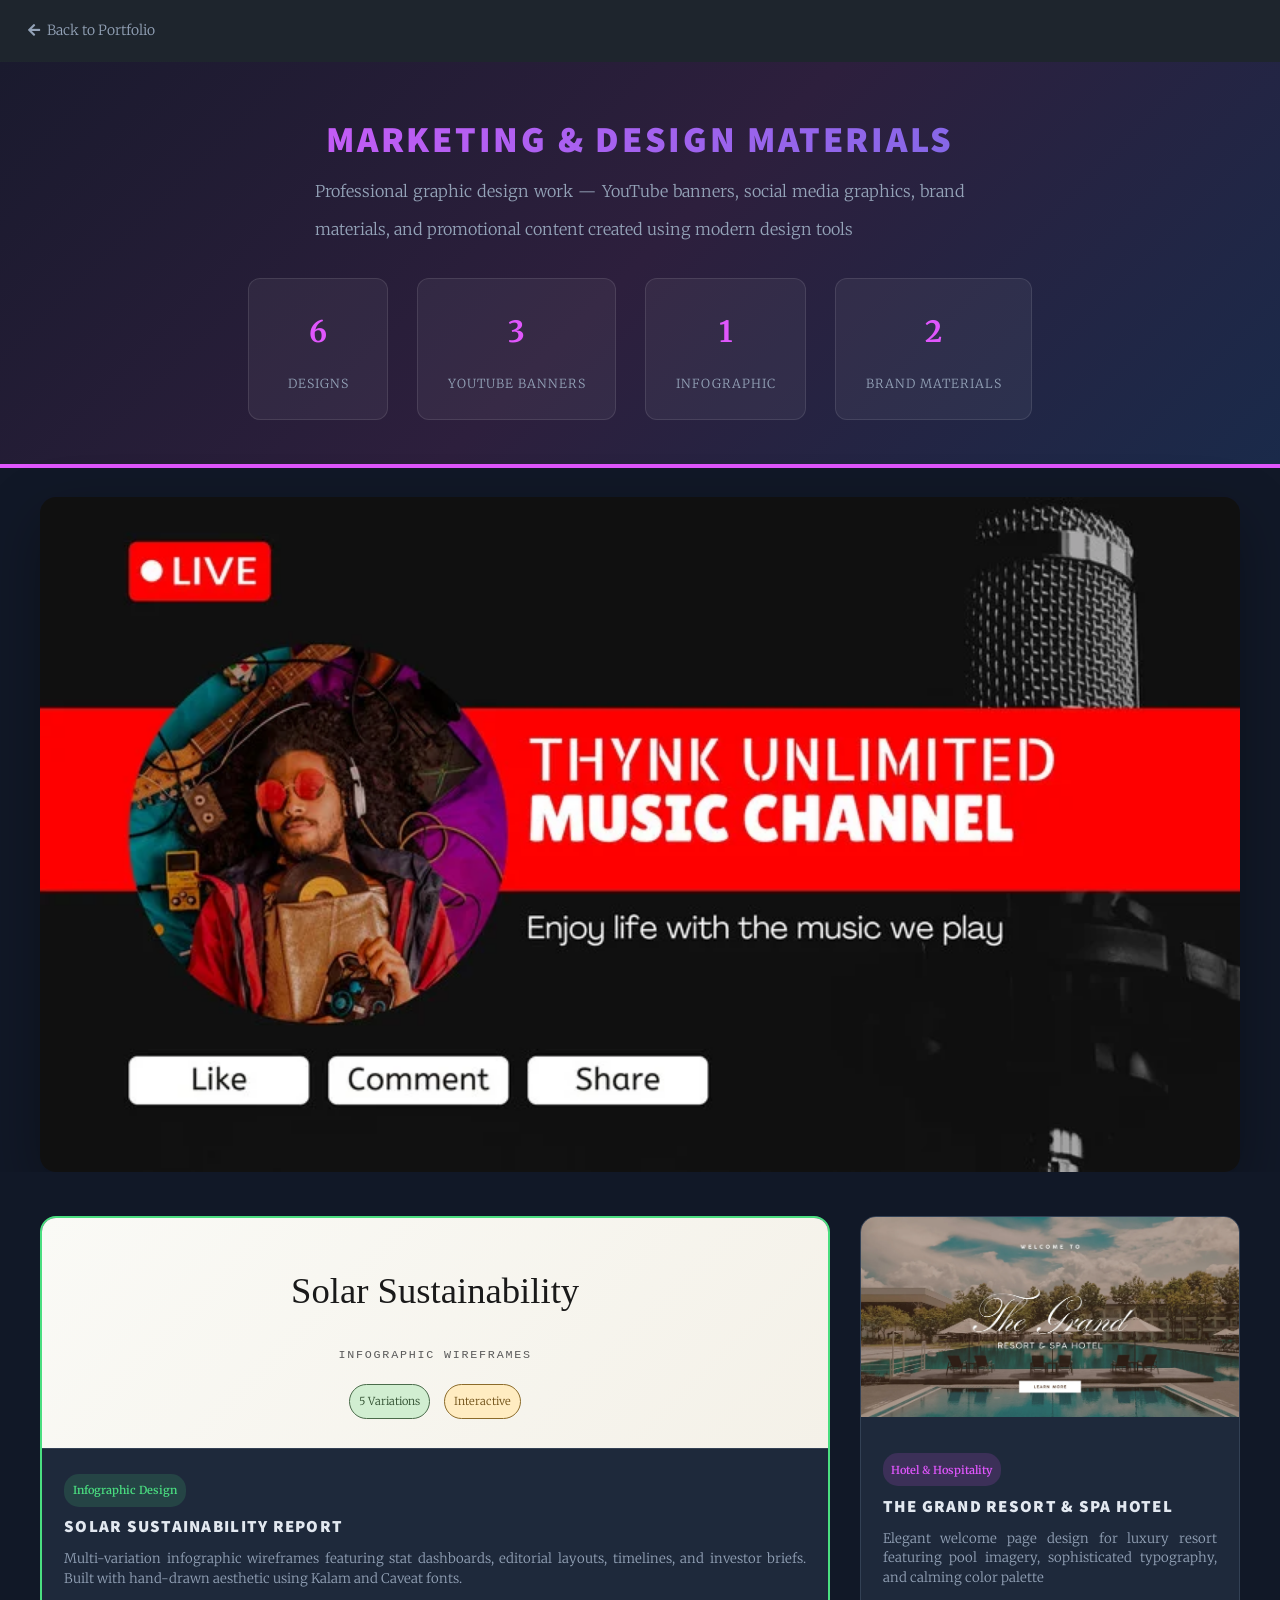
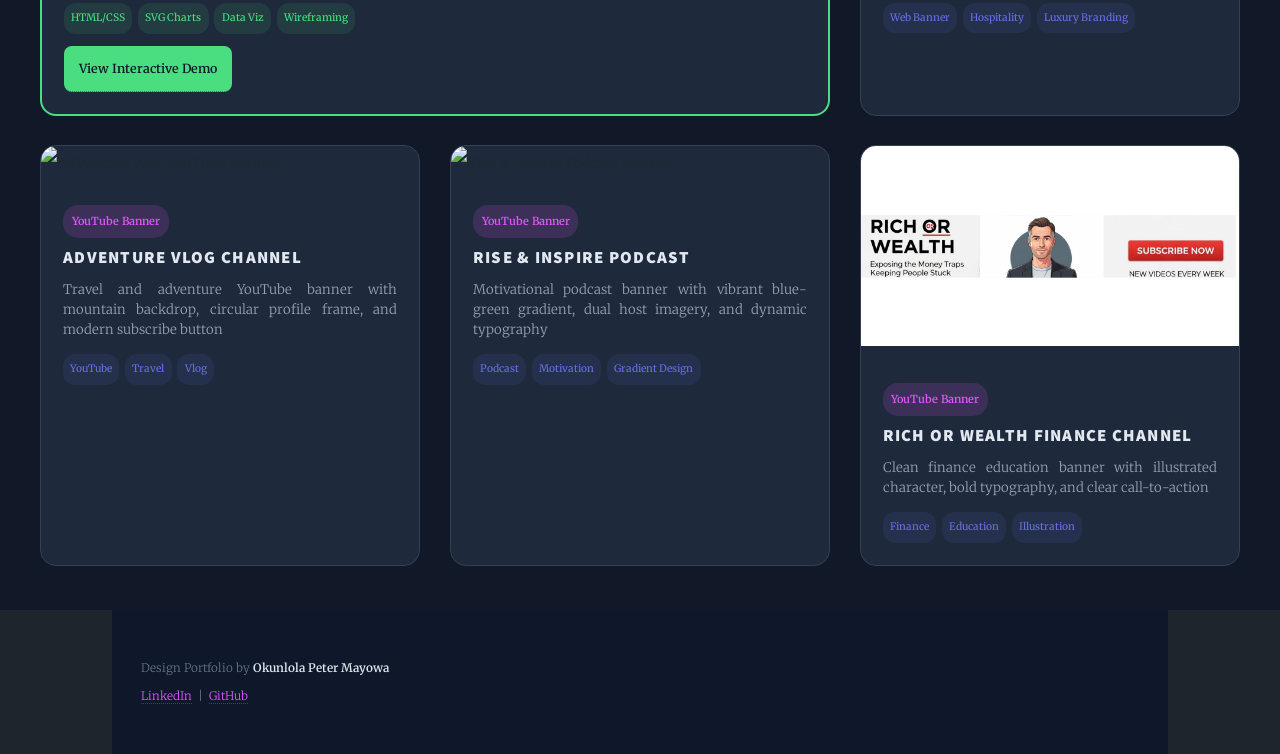
==== commit 1539f855: "Add Solar Sustainability Infographic - Interactive 5-variation infographic design - Stat Grid, Edito" ====
--- a/marketing.html
+++ b/marketing.html
@@ -227,12 +227,16 @@
 
 			<div class="stats-row">
 				<div class="stat-box">
-					<span class="number">5</span>
+					<span class="number">6</span>
 					<span class="label">Designs</span>
 				</div>
 				<div class="stat-box">
 					<span class="number">3</span>
 					<span class="label">YouTube Banners</span>
+				</div>
+				<div class="stat-box">
+					<span class="number">1</span>
+					<span class="label">Infographic</span>
 				</div>
 				<div class="stat-box">
 					<span class="number">2</span>
@@ -251,6 +255,32 @@
 		<!-- Gallery Section -->
 		<div class="gallery-section">
 			<div class="gallery-grid">
+
+				<!-- Solar Infographic - FEATURED -->
+				<div class="gallery-card" style="grid-column: span 2; border: 2px solid #4ade80;">
+					<a href="solar.html" style="display: block;">
+						<div style="background: linear-gradient(135deg, #fafaf6 0%, #f4f1e8 100%); padding: 2em; text-align: center; min-height: 200px; display: flex; flex-direction: column; justify-content: center; align-items: center; border-bottom: 1px solid #334155;">
+							<div style="font-family: 'Kalam', cursive; font-size: 2.5em; color: #1a1a1a; margin-bottom: 0.2em;">Solar Sustainability</div>
+							<div style="font-family: monospace; font-size: 0.8em; color: #5a5a5a; letter-spacing: 0.15em; text-transform: uppercase;">Infographic Wireframes</div>
+							<div style="display: flex; gap: 1em; margin-top: 1em;">
+								<span style="background: oklch(0.92 0.05 145); color: #2b4a2b; padding: 0.3em 0.8em; border-radius: 20px; font-size: 0.75em; border: 1px solid #4a6b4a;">5 Variations</span>
+								<span style="background: oklch(0.95 0.06 85); color: #6a4a10; padding: 0.3em 0.8em; border-radius: 20px; font-size: 0.75em; border: 1px solid #8b6b2a;">Interactive</span>
+							</div>
+						</div>
+					</a>
+					<div class="card-content">
+						<span class="category" style="background: rgba(74, 222, 128, 0.15); color: #4ade80;">Infographic Design</span>
+						<h3>Solar Sustainability Report</h3>
+						<p>Multi-variation infographic wireframes featuring stat dashboards, editorial layouts, timelines, and investor briefs. Built with hand-drawn aesthetic using Kalam and Caveat fonts.</p>
+						<div class="skills-row">
+							<span class="skill-tag" style="background: rgba(74, 222, 128, 0.1); color: #4ade80;">HTML/CSS</span>
+							<span class="skill-tag" style="background: rgba(74, 222, 128, 0.1); color: #4ade80;">SVG Charts</span>
+							<span class="skill-tag" style="background: rgba(74, 222, 128, 0.1); color: #4ade80;">Data Viz</span>
+							<span class="skill-tag" style="background: rgba(74, 222, 128, 0.1); color: #4ade80;">Wireframing</span>
+						</div>
+						<a href="solar.html" style="display: inline-block; margin-top: 1em; padding: 0.6em 1.2em; background: #4ade80; color: #0f172a; border-radius: 8px; font-weight: 600; font-size: 0.85em; text-decoration: none;">View Interactive Demo</a>
+					</div>
+				</div>
 
 				<!-- The Grand Resort -->
 				<div class="gallery-card">
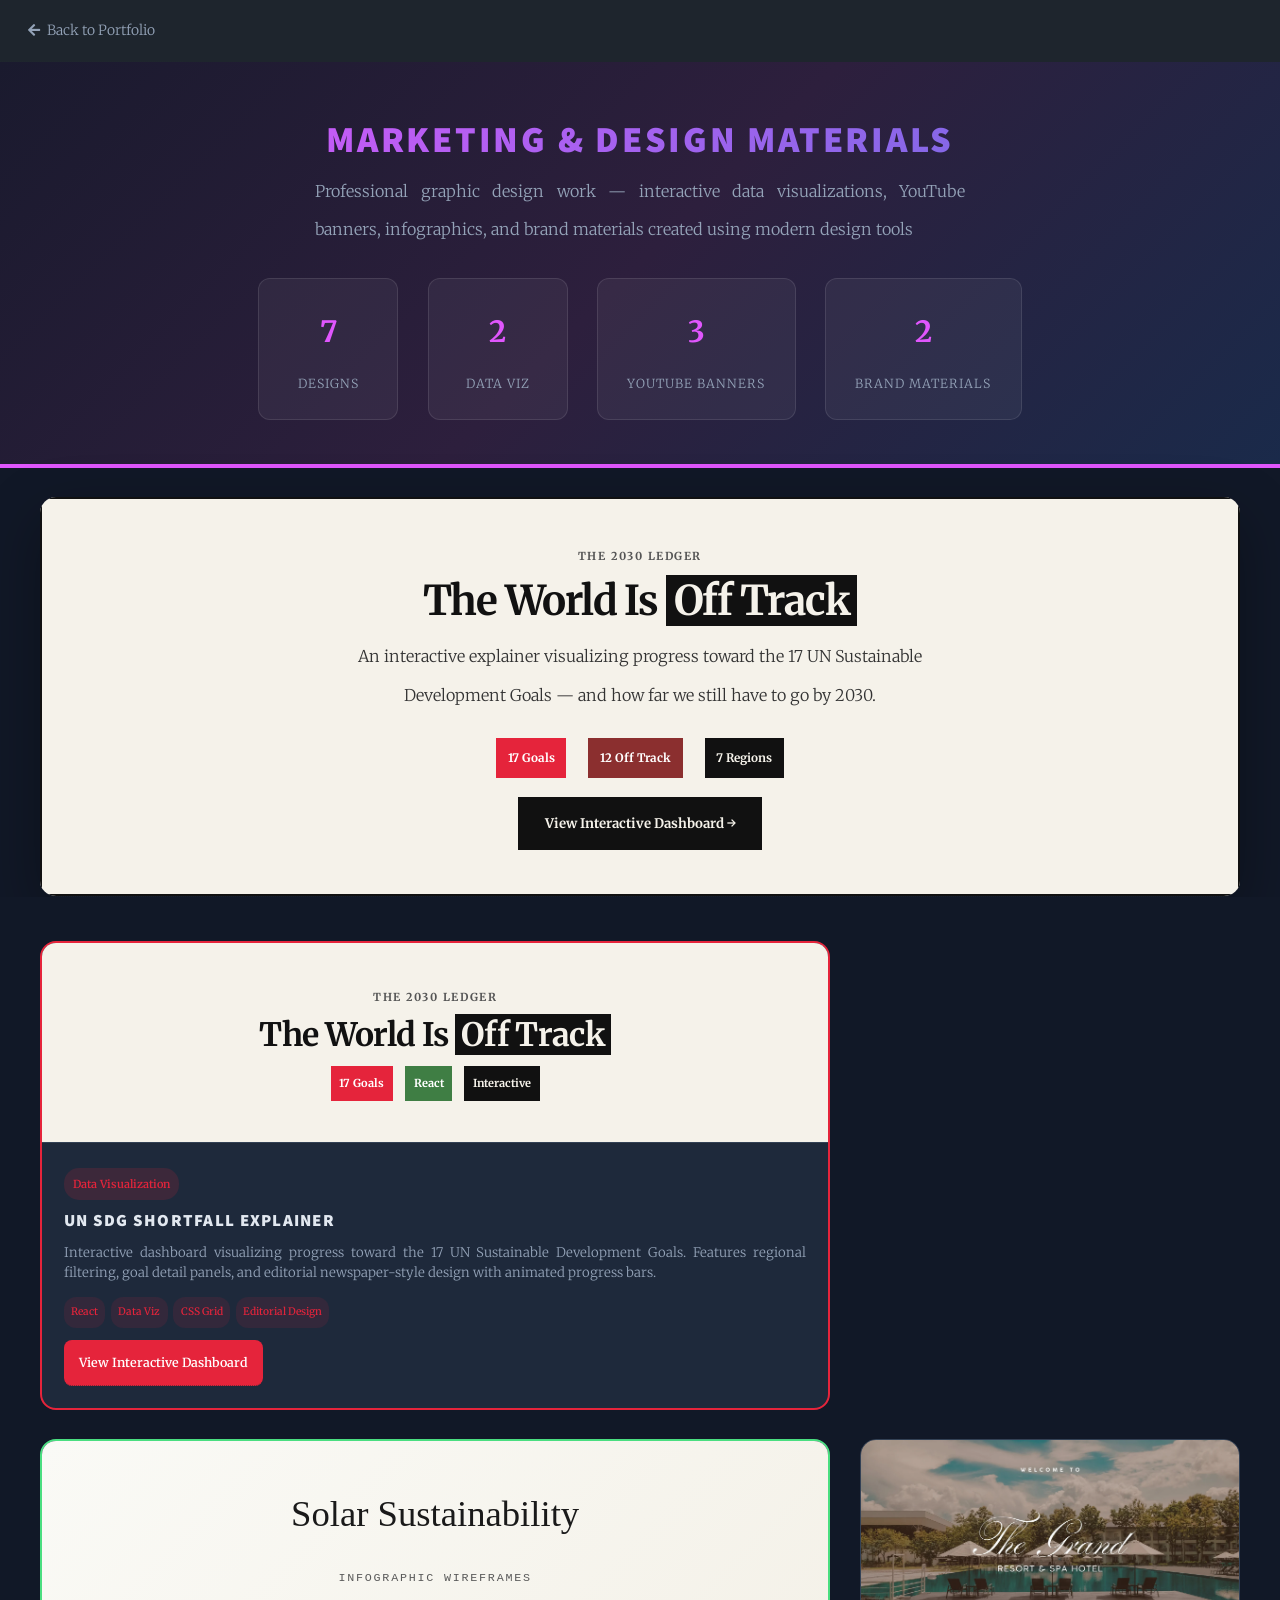
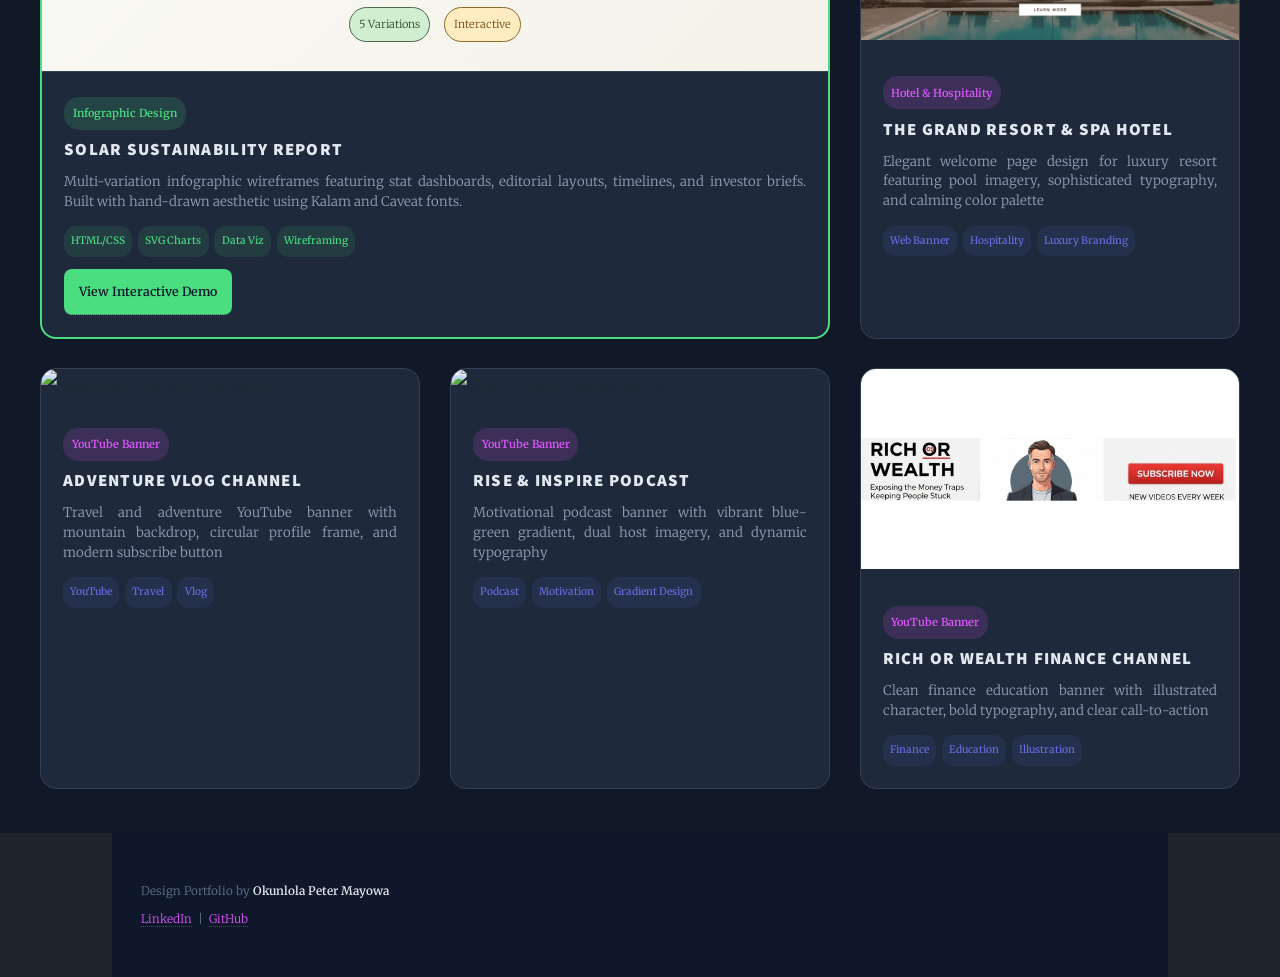
==== commit 3503bd15: "Add UN SDG Shortfall Explainer as featured design - Add interactive React dashboard visualizing 17 U" ====
--- a/marketing.html
+++ b/marketing.html
@@ -223,40 +223,77 @@
 		<!-- Hero Section -->
 		<div class="marketing-hero">
 			<h1>Marketing & Design Materials</h1>
-			<p>Professional graphic design work — YouTube banners, social media graphics, brand materials, and promotional content created using modern design tools</p>
+			<p>Professional graphic design work — interactive data visualizations, YouTube banners, infographics, and brand materials created using modern design tools</p>
 
 			<div class="stats-row">
 				<div class="stat-box">
-					<span class="number">6</span>
+					<span class="number">7</span>
 					<span class="label">Designs</span>
+				</div>
+				<div class="stat-box">
+					<span class="number">2</span>
+					<span class="label">Data Viz</span>
 				</div>
 				<div class="stat-box">
 					<span class="number">3</span>
 					<span class="label">YouTube Banners</span>
 				</div>
 				<div class="stat-box">
-					<span class="number">1</span>
-					<span class="label">Infographic</span>
-				</div>
-				<div class="stat-box">
 					<span class="number">2</span>
 					<span class="label">Brand Materials</span>
 				</div>
 			</div>
 		</div>
 
-		<!-- Featured Banner -->
+		<!-- Featured: SDG Shortfall Explainer -->
 		<div class="featured-section">
-			<div class="featured-banner">
-				<img src="800w-t5oK0FSmod0.webp" alt="Thynk Unlimited Music Channel" onclick="openLightbox(this.src)">
-			</div>
+			<a href="sdg.html" class="featured-banner" style="display: block; text-decoration: none;">
+				<div style="background: #f5f2ea; padding: 3em 2em; text-align: center; border: 2px solid #111;">
+					<div style="font-size: 11px; font-weight: 700; letter-spacing: 0.14em; text-transform: uppercase; color: #555; margin-bottom: 1em;">THE 2030 LEDGER</div>
+					<div style="font-size: 2.8em; font-weight: 700; color: #111; line-height: 1; letter-spacing: -0.03em; margin-bottom: 0.3em;">The World Is <span style="background: #111; color: #f5f2ea; padding: 0 8px;">Off Track</span></div>
+					<div style="font-size: 1.1em; color: #333; max-width: 600px; margin: 1em auto 1.5em;">An interactive explainer visualizing progress toward the 17 UN Sustainable Development Goals — and how far we still have to go by 2030.</div>
+					<div style="display: flex; justify-content: center; gap: 1.5em; flex-wrap: wrap;">
+						<div style="background: #E5243B; color: white; padding: 0.5em 1em; font-size: 0.8em; font-weight: 700;">17 Goals</div>
+						<div style="background: #8b2f2f; color: white; padding: 0.5em 1em; font-size: 0.8em; font-weight: 700;">12 Off Track</div>
+						<div style="background: #111; color: #f5f2ea; padding: 0.5em 1em; font-size: 0.8em; font-weight: 700;">7 Regions</div>
+					</div>
+					<div style="margin-top: 1.5em; padding: 0.8em 2em; background: #111; color: #f5f2ea; display: inline-block; font-weight: 700; font-size: 0.9em;">View Interactive Dashboard →</div>
+				</div>
+			</a>
 		</div>
 
 		<!-- Gallery Section -->
 		<div class="gallery-section">
 			<div class="gallery-grid">
 
-				<!-- Solar Infographic - FEATURED -->
+				<!-- SDG Shortfall Explainer - FEATURED -->
+				<div class="gallery-card" style="grid-column: span 2; border: 2px solid #E5243B;">
+					<a href="sdg.html" style="display: block;">
+						<div style="background: #f5f2ea; padding: 2em; text-align: center; min-height: 200px; display: flex; flex-direction: column; justify-content: center; align-items: center; border-bottom: 1px solid #334155;">
+							<div style="font-size: 11px; font-weight: 700; letter-spacing: 0.14em; text-transform: uppercase; color: #555; margin-bottom: 0.8em;">THE 2030 LEDGER</div>
+							<div style="font-size: 2.2em; font-weight: 700; color: #111; line-height: 1; letter-spacing: -0.02em;">The World Is <span style="background: #111; color: #f5f2ea; padding: 0 6px;">Off Track</span></div>
+							<div style="display: flex; gap: 0.8em; margin-top: 1em; flex-wrap: wrap; justify-content: center;">
+								<span style="background: #E5243B; color: white; padding: 0.4em 0.8em; font-size: 0.75em; font-weight: 700;">17 Goals</span>
+								<span style="background: #3F7E44; color: white; padding: 0.4em 0.8em; font-size: 0.75em; font-weight: 700;">React</span>
+								<span style="background: #111; color: #f5f2ea; padding: 0.4em 0.8em; font-size: 0.75em; font-weight: 700;">Interactive</span>
+							</div>
+						</div>
+					</a>
+					<div class="card-content">
+						<span class="category" style="background: rgba(229, 36, 59, 0.15); color: #E5243B;">Data Visualization</span>
+						<h3>UN SDG Shortfall Explainer</h3>
+						<p>Interactive dashboard visualizing progress toward the 17 UN Sustainable Development Goals. Features regional filtering, goal detail panels, and editorial newspaper-style design with animated progress bars.</p>
+						<div class="skills-row">
+							<span class="skill-tag" style="background: rgba(229, 36, 59, 0.1); color: #E5243B;">React</span>
+							<span class="skill-tag" style="background: rgba(229, 36, 59, 0.1); color: #E5243B;">Data Viz</span>
+							<span class="skill-tag" style="background: rgba(229, 36, 59, 0.1); color: #E5243B;">CSS Grid</span>
+							<span class="skill-tag" style="background: rgba(229, 36, 59, 0.1); color: #E5243B;">Editorial Design</span>
+						</div>
+						<a href="sdg.html" style="display: inline-block; margin-top: 1em; padding: 0.6em 1.2em; background: #E5243B; color: white; border-radius: 8px; font-weight: 600; font-size: 0.85em; text-decoration: none;">View Interactive Dashboard</a>
+					</div>
+				</div>
+
+				<!-- Solar Infographic -->
 				<div class="gallery-card" style="grid-column: span 2; border: 2px solid #4ade80;">
 					<a href="solar.html" style="display: block;">
 						<div style="background: linear-gradient(135deg, #fafaf6 0%, #f4f1e8 100%); padding: 2em; text-align: center; min-height: 200px; display: flex; flex-direction: column; justify-content: center; align-items: center; border-bottom: 1px solid #334155;">
